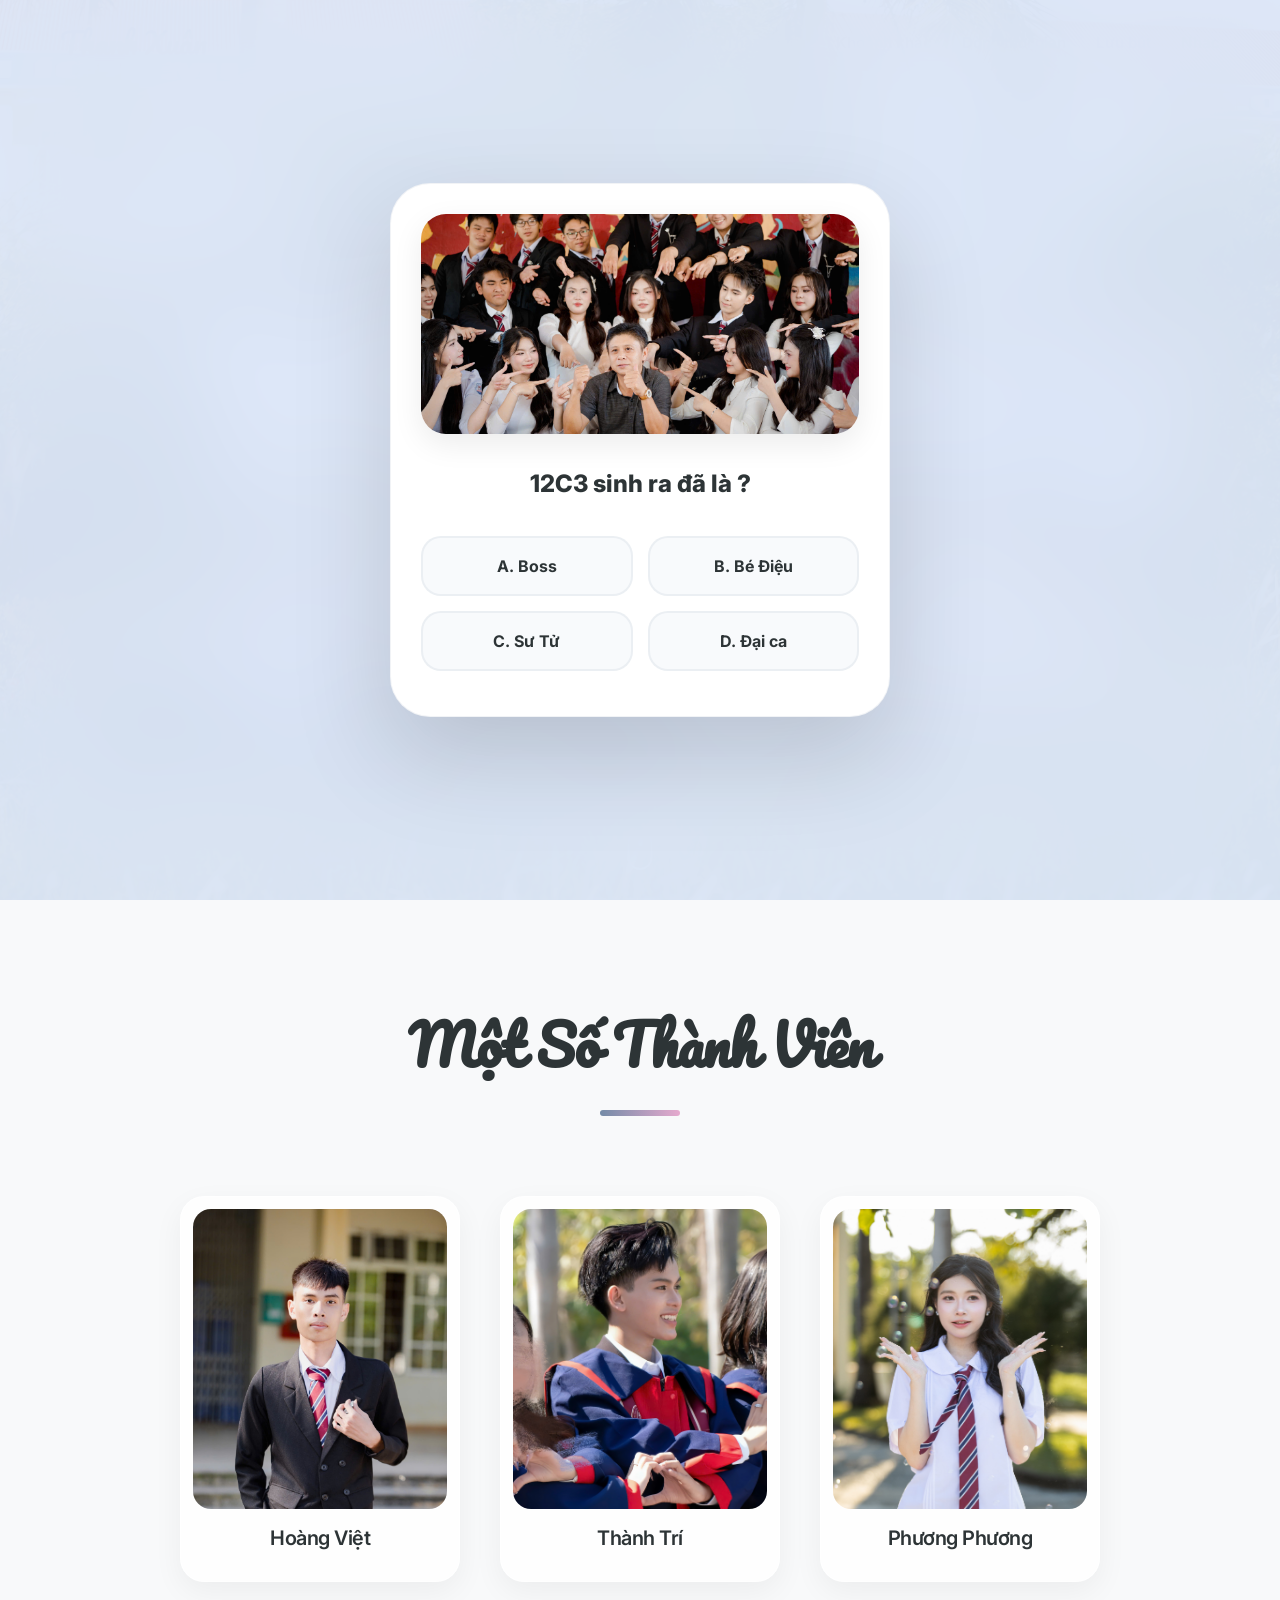
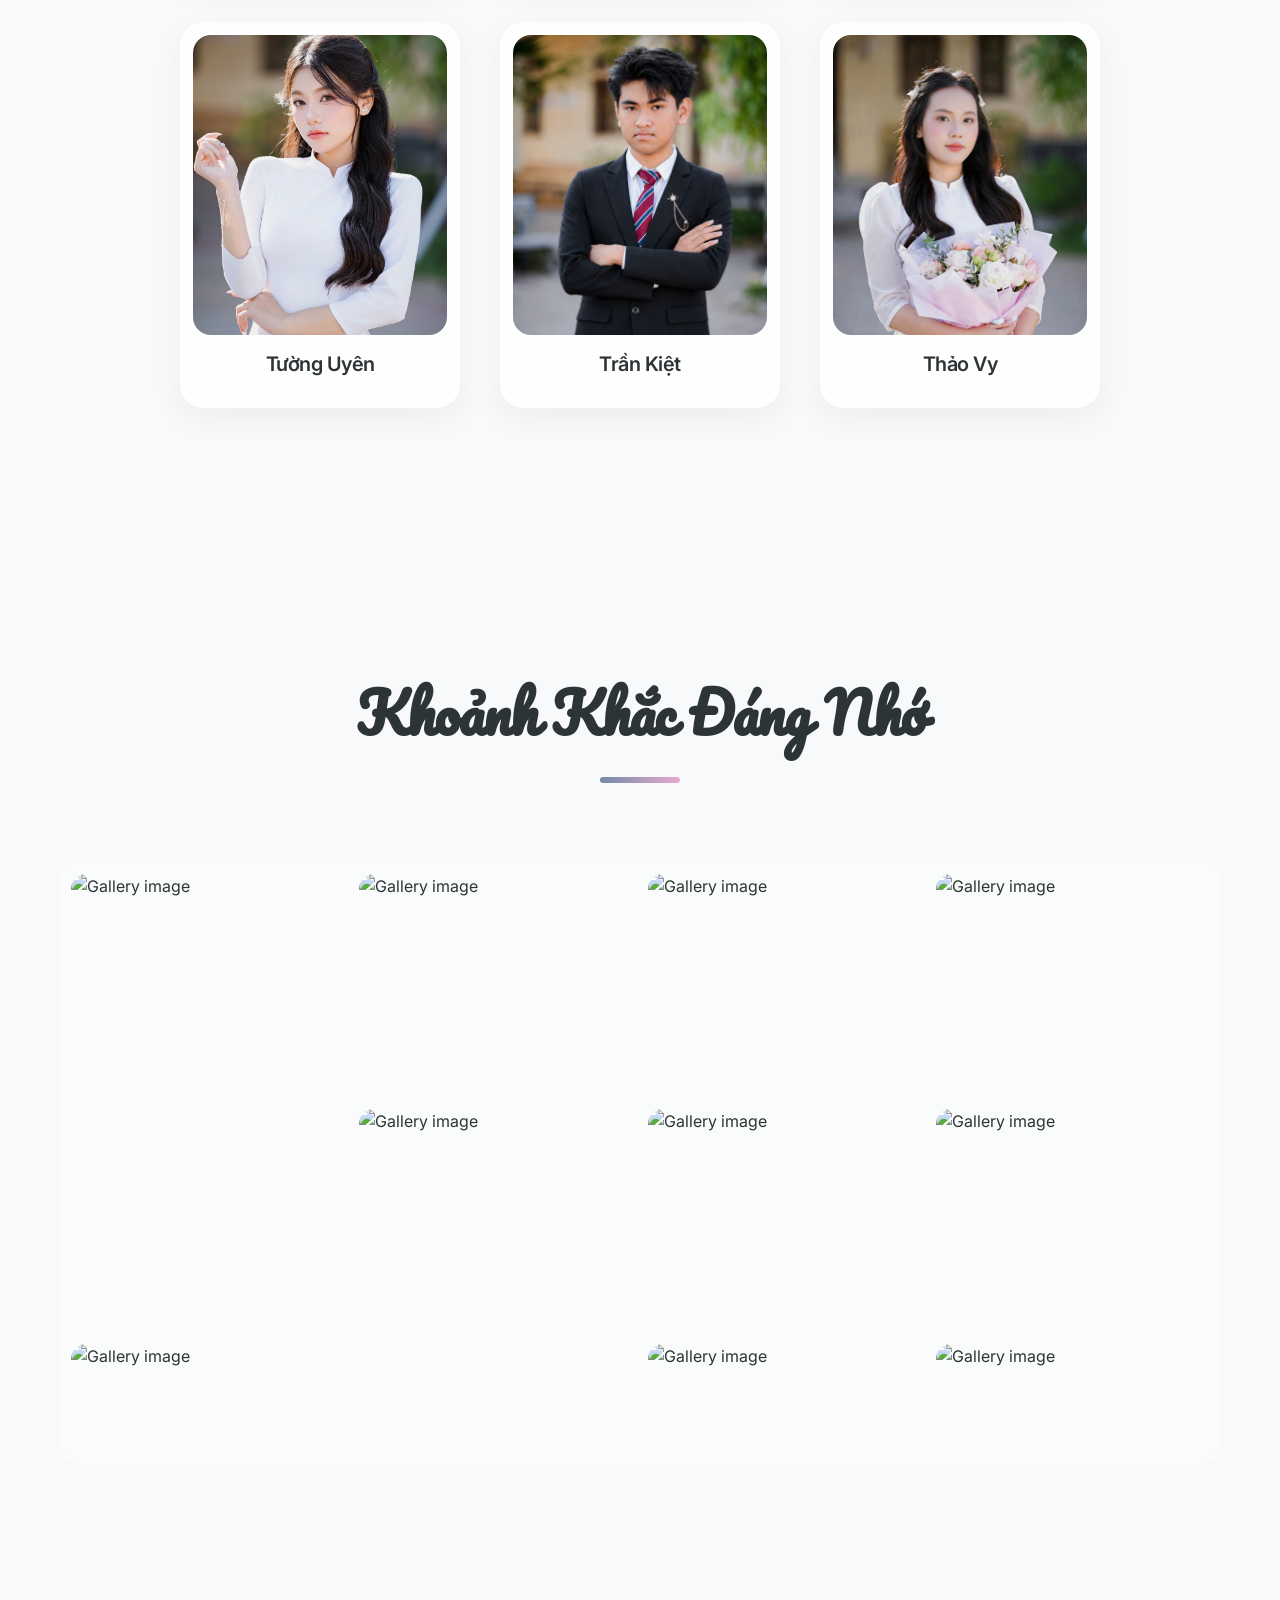
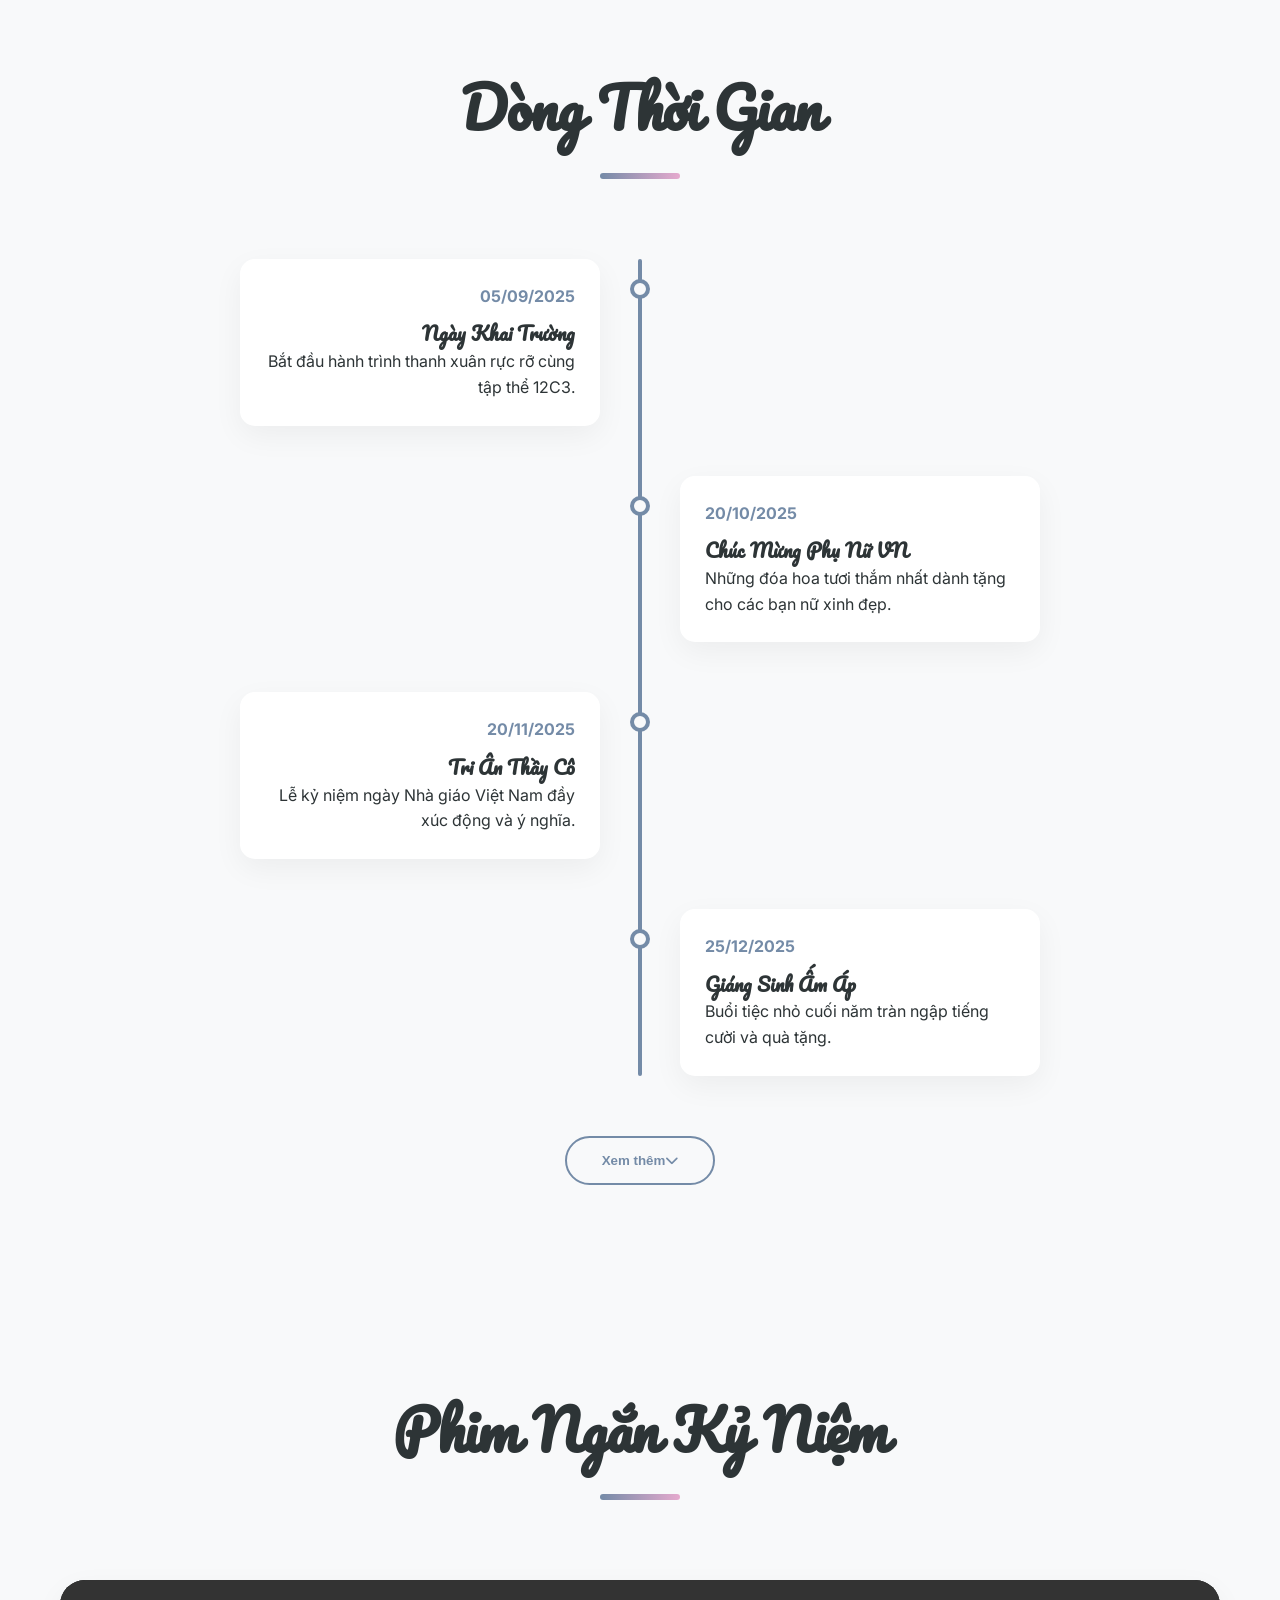
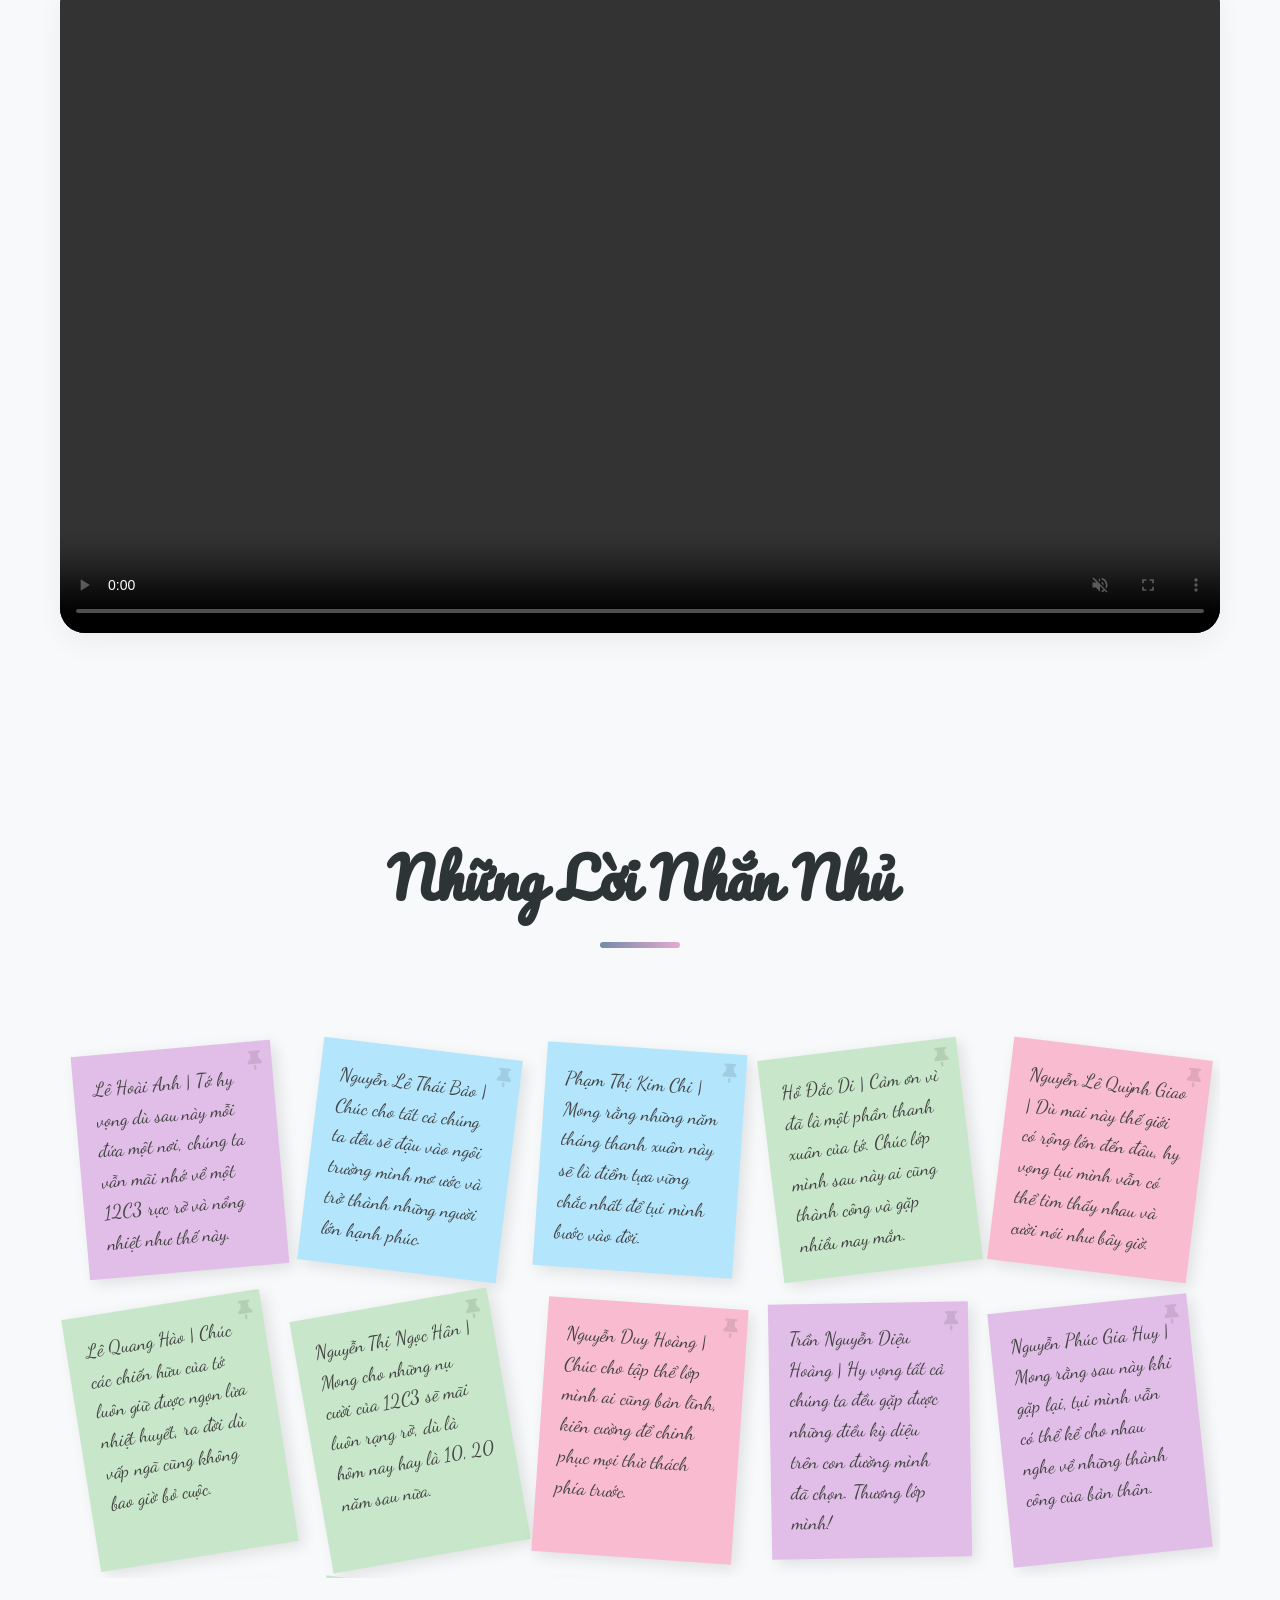
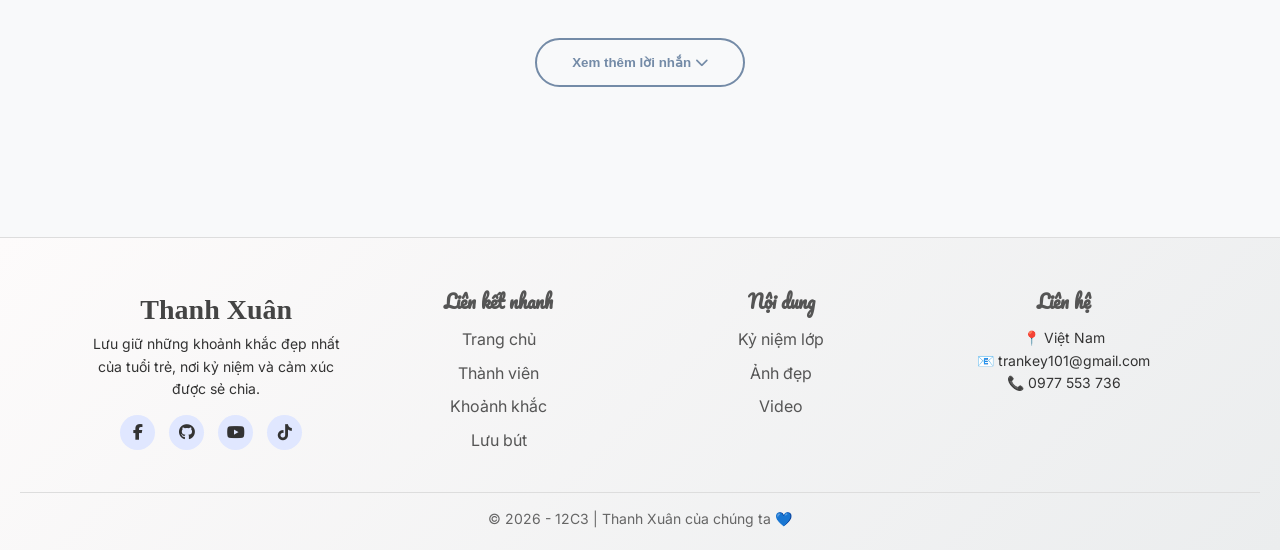
==== index.html @ fff5ad63 "Thêm logo và cập nhật giao diện" ====
<!DOCTYPE html>
<html lang="vi">

<head>
    <meta charset="UTF-8">
    <meta name="viewport" content="width=device-width, initial-scale=1.0">
    <link rel="icon" type="image/png" href="https://i.postimg.cc/wxtH8jhQ/ABC3-SInh-ra-da-la-dai-ca.png" />
    <title>Thanh Xuân Của Chúng Ta - Kỷ Yếu</title>
    <link rel="preconnect" href="https://fonts.googleapis.com">
    <link rel="preconnect" href="https://fonts.gstatic.com" crossorigin>
    <link
        href="https://fonts.googleapis.com/css2?family=Dancing+Script:wght@700&family=Inter:wght@300;400;600&family=Pacifico&display=swap"
        rel="stylesheet">
    <link rel="stylesheet" href="https://cdnjs.cloudflare.com/ajax/libs/font-awesome/6.4.0/css/all.min.css">
    <link rel="stylesheet" href="style.css">
</head>

<body style="overflow: hidden;">
    <div id="gatekeeper" class="gatekeeper-overlay">
        <div class="gate-card">
            <img src="anh (1).jpeg" class="gate-img" alt="Câu hỏi">
            <p class="gate-question">12C3 sinh ra đã là ?</p>
            <div class="gate-options">
                <button class="gate-btn" data-answer="A">A. Boss</button>
                <button class="gate-btn" data-answer="B">B. Bé Điệu</button>
                <button class="gate-btn" data-answer="C">C. Sư Tử</button>
                <button class="gate-btn" data-answer="D">D. Đại ca</button>
            </div>
        </div>

        <div id="gateAlert" class="gate-alert">
            <div class="alert-content">
                <img id="alertGif" src="" alt="Alert Animation" class="alert-img">
                <p id="alertMsg"></p>
            </div>
        </div>
    </div>

    <audio id="bg-music"></audio>

    <nav class="navbar">
        <div class="nav-container">
            <a href="#" class="logo">Thanh Xuân</a>
            <ul class="nav-links">
                <li><a href="#home">Trang chủ</a></li>
                <li><a href="#members">Thành viên</a></li>
                <li><a href="#gallery">Khoảnh khắc</a></li>
                <li><a href="#timeline">Dòng thời gian</a></li>
                <li><a href="#guestbook">Lưu bút</a></li>
                <li><a href="javascript:void(0)" id="musicMenu">Nhạc</a></li>
            </ul>
            <div class="burger">
                <div class="line1"></div>
                <div class="line2"></div>
                <div class="line3"></div>
            </div>
        </div>
    </nav>

    <section id="home" class="hero">
        <div class="hero-bg"
            style="background-image: linear-gradient(rgba(0, 0, 0, 0.3), rgba(0, 0, 0, 0.3)), url('anh\ \(13\).jpg');">
        </div>
        <div class="sunlight"></div>
        <div class="particles" id="particles-js"></div>
        <div class="hero-content">
            <h1 class="handwritten-title animate-up">Thanh Xuân Của Chúng Ta</h1>
            <p class="hero-subtitle animate-up-delay">"ABC3 (23-26)-Những năm tháng rực rỡ dưới mái trường thân yêu"</p>
            <a href="#members" class="btn btn-primary animate-up-delay-2">Khám phá kỷ niệm</a>
        </div>
        <div class="scroll-indicator">
            <span>Scroll</span>
            <div class="mouse"></div>
        </div>
    </section>

    <section id="members" class="section members">
        <div class="container">
            <h2 class="section-title">Một Số Thành Viên</h2>
            <div class="member-grid" id="memberGrid">
            </div>
            <div class="load-more-container">
                <button id="loadMoreBtn" class="btn btn-outline">Xem thêm<i class="fas fa-chevron-down"></i></button>
            </div>
        </div>
    </section>

    <section id="gallery" class="section gallery">
        <div class="container">
            <h2 class="section-title">Khoảnh Khắc Đáng Nhớ</h2>
            <div class="gallery-grid" id="galleryGrid">
            </div>
        </div>
    </section>

    <section id="timeline" class="section timeline">
        <div class="container">
            <h2 class="section-title">Dòng Thời Gian</h2>
            <div class="timeline-container" id="timelineList">
                <div class="timeline-line"></div>
            </div>
            <div class="load-more-container">
                <button id="loadMoreTimeline" class="btn btn-outline">Xem thêm<i
                        class="fas fa-chevron-down"></i></button>
            </div>
        </div>
    </section>

    <section id="video" class="section video-section">
        <div class="container">
            <h2 class="section-title">Phim Ngắn Kỷ Niệm</h2>
            <div class="video-container">
                <div class="video-wrapper">
                    <!-- 
                    <iframe width="100%" height="100%"
                        src="https://www.youtube.com/embed/X_VJg_fKz7o?list=RDX_VJg_fKz7o" title="Kỷ yếu lớp"
                        frameborder="0"
                        allow="accelerometer; autoplay; clipboard-write; encrypted-media; gyroscope; picture-in-picture"
                        allowfullscreen></iframe>
                    -->
                    <video width="100%" height="100%" controls loop muted>
                        <source src="video.mp4" type="video/mp4">
                    </video>
                </div>
            </div>
        </div>
    </section>

    <section id="guestbook" class="section guestbook">
        <div class="container">
            <h2 class="section-title">Những Lời Nhắn Nhủ</h2>
            <div class="sticky-notes-container" id="stickyNotes">
            </div>
            <div class="load-more-container">
                <button id="loadMoreGuestbook" class="btn btn-outline">Xem thêm<i
                        class="fas fa-chevron-down"></i></button>
            </div>
        </div>
    </section>

    <div id="galleryModal" class="modal">
        <span class="close-modal">&times;</span>
        <button id="prevBtn" class="modal-nav-btn prev"><i class="fa-solid fa-chevron-left"></i></button>
        <button id="nextBtn" class="modal-nav-btn next"><i class="fa-solid fa-chevron-right"></i></button>
        <div class="modal-main-content">
            <img class="modal-content" id="modalImg">
            <div id="caption"></div>

            <div class="reaction-container">
                <div class="reaction-item" data-emoji="👍">👍</div>
                <div class="reaction-item" data-emoji="❤️">❤️</div>
                <div class="reaction-item" data-emoji="🥰">🥰</div>
                <div class="reaction-item" data-emoji="😂">😂</div>
                <div class="reaction-item" data-emoji="🥹">🥹</div>
                <div class="reaction-item" data-emoji="😡">😡</div>
            </div>
        </div>
    </div>

    <div id="profileModal" class="modal profile-modal">
        <div class="modal-card">
            <span class="close-profile">&times;</span>
            <div class="profile-header">
                <img id="profileImg" src="" alt="">
                <div class="profile-info">
                    <h3 id="profileName">Tên học sinh</h3>
                    <p id="profileNickname" class="nickname">Nickname</p>
                </div>
            </div>
            <div class="profile-body">
                <div class="profile-field">
                    <i class="fas fa-heart"></i>
                    <div>
                        <strong>Sở thích:</strong>
                        <span id="profileHobbies">...</span>
                    </div>
                </div>
                <div class="profile-field">
                    <i class="fas fa-comment-dots"></i>
                    <div>
                        <strong>Lời nhắn:</strong>
                        <span id="profileMessage">"Thanh xuân như một tách trà..."</span>
                    </div>
                </div>
            </div>
        </div>
    </div>

    <!-- Music Modal (Music Player UI) -->
    <div id="musicModal" class="modal profile-modal">
        <div class="modal-card">
            <span class="close-music">&times;</span>
            
            <div class="music-player-header">
                <div class="album-disc" id="playerDisc">
                    <img src="anh (1).jpg" id="currentAlbumArt" alt="Album Art">
                </div>
                <div class="player-info">
                    <div class="song-title-wrapper">
                        <h3 id="currentSongTitle">A Little Dream Of Me</h3>
                    </div>
                    <div class="player-controls">
                        <i class="fas fa-step-backward" id="prevSongBtn"></i>
                        <i class="fas fa-play" id="mainPlayBtn"></i>
                        <i class="fas fa-step-forward" id="nextSongBtn"></i>
                    </div>
                </div>
            </div>

            <div class="music-list-container">
                <div class="music-option pulse-btn" data-src="A Little Dream Of Me - Lyrics Video - Cảm Ơn Người Đã Thức Cùng Tôi OST - Nana Nana (youtube).mp3" data-img="anh (1).jpg">
                    <img src="anh (1).jpg" alt="A Little Dream Of Me">
                    <div class="music-info">
                        <strong>A Little Dream Of Me</strong>
                    </div>
                </div>
                <div class="music-option pulse-btn" data-src="Cảm Ơn Người Đã Thức Cùng Tôi - Phùng Khánh Linh (youtube).mp3" data-img="anh (2).jpg">
                    <img src="anh (2).jpg" alt="Cảm Ơn Người Đã Thức Cùng Tôi">
                    <div class="music-info">
                        <strong>Cảm Ơn Người Đã Thức Cùng Tôi</strong>
                    </div>
                </div>
                <div class="music-option pulse-btn" data-src="Có Hẹn Với Thanh Xuân (GREY D & Monstar)  the dream about the sky [Lyrics] - the dream about the sky (youtube).mp3" data-img="anh (19).jpg">
                    <img src="anh (19).jpg" alt="Có Hẹn Với Thanh Xuân">
                    <div class="music-info">
                        <strong>Có Hẹn Với Thanh Xuân</strong>
                    </div>
                </div>
                <div class="music-option pulse-btn" data-src="Hẹn Lần Sau - MAYDAYs (Official Visualizer) - MAYDAYs (youtube).mp3" data-img="anh (13).jpg">
                    <img src="anh (13).jpg" alt="Hẹn Lần Sau">
                    <div class="music-info">
                        <strong>Hẹn Lần Sau</strong>
                    </div>
                </div>
                <div class="music-option pulse-btn" data-src="Kiếm Đâu Bây Giờ - Nguyễn Hùng (youtube).mp3" data-img="anh (23).jpg">
                    <img src="anh (23).jpg" alt="Kiếm Đâu Bây Giờ">
                    <div class="music-info">
                        <strong>Kiếm Đâu Bây Giờ</strong>
                    </div>
                </div>
                <div class="music-option pulse-btn" data-src="Phép Màu (Đàn Cá Gỗ OST) - Mounter x MAYDAYs, Minh Tốc  Official MV - Mounter (youtube).mp3" data-img="anh (33).jpg">
                    <img src="anh (33).jpg" alt="Phép Màu (Đàn Cá Gỗ OST)">
                    <div class="music-info">
                        <strong>Phép Màu (Đàn Cá Gỗ OST)</strong>
                    </div>
                </div>
            </div>
        </div>
    </div>

    <footer class="footer">
        <div class="footer-container">
          
          <!-- Cột 1 -->
          <div class="footer-col">
            <h2 class="logo">Thanh Xuân</h2>
            <p>Lưu giữ những khoảnh khắc đẹp nhất của tuổi trẻ, nơi kỷ niệm và cảm xúc được sẻ chia.</p>
            
            <div class="socials">
              <a href="https://www.facebook.com/tvak.510/"><i class="fab fa-facebook-f"></i></a>
              <a href="https://github.com/DieuChan"><i class="fab fa-github"></i></a>
              <a href="https://www.youtube.com/watch?v=JDbcfv2J9h4"><i class="fab fa-youtube"></i></a>
              <a href="https://www.tiktok.com/@abc3_nt_23.26"><i class="fab fa-tiktok"></i></a>
            </div>
          </div>
      
          <!-- Cột 2 -->
          <div class="footer-col">
            <h3>Liên kết nhanh</h3>
            <ul>
              <li><a href="#">Trang chủ</a></li>
              <li><a href="#members">Thành viên</a></li>
              <li><a href="#gallery">Khoảnh khắc</a></li>
              <li><a href="#guestbook">Lưu bút</a></li>
            </ul>
          </div>
      
          <!-- Cột 3 -->
          <div class="footer-col">
            <h3>Nội dung</h3>
            <ul>
              <li><a href="#">Kỷ niệm lớp</a></li>
              <li><a href="https://drive.google.com/drive/folders/1RkIeYQbv3Y_rep43Te2jheMh3CDhsYVj?fbclid=IwY2xjawRbBYFleHRuA2FlbQIxMABicmlkETFmaUpIQUhUOEFaY3VvN1hoc3J0YwZhcHBfaWQQMjIyMDM5MTc4ODIwMDg5MgABHpLIIxS4p-Uz72_M6IbipHWvY4c_Z2LPleUFfmpL1ikhJNzTlJzyyX4w_Iqd_aem_ODRoqDnaZQu9cs1IO1m4KQ">Ảnh đẹp</a></li>
              <li><a href="https://www.youtube.com/watch?v=JDbcfv2J9h4">Video</a></li>
            </ul>
          </div>
      
          <!-- Cột 4 -->
          <div class="footer-col">
            <h3>Liên hệ</h3>
            <p>📍 Việt Nam</p>
            <p>📧 trankey101@gmail.com</p>
            <p>📞 0977 553 736</p>
          </div>
      
        </div>
      
        <div class="footer-bottom">
          <p>© 2026 - 12C3 | Thanh Xuân của chúng ta 💙</p>
        </div>
      </footer>

    <script src="script.js"></script>
</body>

</html>
---- style.css ----
/* Design System & Variables */
:root {
    --primary-color: #748BA7; /* Muted Blue */
    --secondary-color: #F7E7CE; /* Champagne */
    --accent-color: #E6AACE; /* Dusty Rose */
    --text-color: #2D3436;
    --bg-light: #F8F9FA;
    --card-bg: rgba(255, 255, 255, 0.8);
    --glass-bg: rgba(255, 255, 255, 0.7);
    --transition-slow: 0.8s cubic-bezier(0.4, 0, 0.2, 1);
    --transition-fast: 0.4s cubic-bezier(0.165, 0.84, 0.44, 1);
    --shadow-soft: 0 10px 30px rgba(0, 0, 0, 0.05);
    --shadow-premium: 0 20px 40px rgba(0, 0, 0, 0.08);
}


* {
    margin: 0;
    padding: 0;
    box-sizing: border-box;
}

html {
    scroll-behavior: smooth;
}

body {
    font-family: 'Inter', sans-serif;
    color: var(--text-color);
    background-color: var(--bg-light);
    line-height: 1.6;
    overflow-x: hidden;
}

h1, h2, h3, .handwritten {
    font-family: 'Pacifico', cursive;
}

.container {
    max-width: 1200px;
    margin: 0 auto;
    padding: 0 20px;
}

.section {
    padding: 100px 0;
    position: relative;
}

.section-title {
    text-align: center;
    font-size: 3.5rem;
    margin-bottom: 80px;
    color: var(--text-color);
    position: relative;
    letter-spacing: -1px;
}

.section-title::after {
    content: '';
    display: block;
    width: 80px;
    height: 6px;
    background: linear-gradient(90deg, var(--primary-color), var(--accent-color));
    margin: 20px auto 0;
    border-radius: 10px;
}


/* Navigation */
.navbar {
    position: fixed;
    top: 0;
    width: 100%;
    z-index: 1000;
    padding: 20px 0;
    transition: var(--transition-fast);
}

.navbar.scrolled {
    background: var(--glass-bg);
    backdrop-filter: blur(10px);
    box-shadow: var(--shadow-soft);
    padding: 10px 0;
}

.nav-container {
    display: flex;
    justify-content: space-between;
    align-items: center;
    max-width: 1200px;
    margin: 0 auto;
    padding: 0 20px;
}

.logo {
    font-family: 'Pacifico', cursive;
    font-size: 1.8rem;
    color: var(--text-color);
    text-decoration: none;
}

.nav-links {
    display: flex;
    list-style: none;
}

.nav-links li {
    margin-left: 30px;
}

.nav-links a {
    text-decoration: none;
    color: var(--text-color);
    font-weight: 600;
    font-size: 0.95rem;
    transition: var(--transition-fast);
}

.nav-links a:hover {
    color: var(--primary-color);
}

.music-btn {
    background: none;
    border: none;
    cursor: pointer;
    font-size: 1.2rem;
    color: var(--text-color);
    margin-left: 20px;
    transition: transform 0.3s ease;
}

.music-btn:hover {
    transform: scale(1.1);
}

/* Burger Menu */
.burger {
    display: none;
    cursor: pointer;
}

.burger div {
    width: 25px;
    height: 3px;
    background-color: var(--text-color);
    margin: 5px;
    transition: all 0.3s ease;
}

/* Hero Section */
.hero {
    height: 100vh;
    display: flex;
    align-items: center;
    justify-content: center;
    text-align: center;
    position: relative;
    overflow: hidden;
    color: white;
}

.hero-bg {
    position: absolute;
    top: 0;
    left: 0;
    width: 100%;
    height: 100%;
    background-size: cover;
    background-position: center;
    z-index: -1;
    transform: scale(1.1);
    transition: transform 10s linear;
}

.hero:hover .hero-bg {
    transform: scale(1);
}

/* Sunlight Animation */
.sunlight {
    position: absolute;
    top: -30%;
    left: -30%;
    width: 160%;
    height: 160%;
    background: radial-gradient(circle, rgba(255,255,255,0.2) 0%, rgba(255,255,255,0) 70%);
    z-index: 1;
    animation: sunlightMove 15s infinite alternate linear;
    pointer-events: none;
}

@keyframes sunlightMove {
    0% { transform: translate(0, 0) rotate(0deg); }
    100% { transform: translate(5%, 5%) rotate(15deg); }
}

.hero-content {
    z-index: 2;
    padding: 0 20px;
}

.handwritten-title {
    font-size: 5rem;
    margin-bottom: 20px;
    text-shadow: 2px 4px 10px rgba(0, 0, 0, 0.3);
}

.hero-subtitle {
    font-size: 1.5rem;
    margin-bottom: 40px;
    font-weight: 300;
}

/* Buttons */
.btn {
    padding: 15px 35px;
    border-radius: 50px;
    text-decoration: none;
    font-weight: 600;
    transition: var(--transition-fast);
    display: inline-block;
}

.btn-primary {
    background-color: var(--primary-color);
    color: white;
    box-shadow: 0 4px 15px rgba(167, 199, 231, 0.4);
}

.btn-primary:hover {
    transform: translateY(-3px);
    box-shadow: 0 6px 20px rgba(167, 199, 231, 0.6);
}

.btn-secondary:hover {
    transform: translateY(-3px);
    box-shadow: 0 6px 20px rgba(230, 170, 206, 0.4);
}

.btn-outline {
    background-color: transparent;
    color: var(--primary-color);
    border: 2px solid var(--primary-color);
    cursor: pointer;
}

.btn-outline:hover {
    background-color: var(--primary-color);
    color: white;
    transform: translateY(-3px);
}

.load-more-container {
    text-align: center;
    margin-top: 60px;
}


/* Members Grid */
.member-grid {
    display: flex;
    flex-wrap: wrap;
    gap: 40px;
    justify-content: center;
    max-width: 100%;
}



.member-card {
    background: var(--card-bg);
    border-radius: 24px;
    overflow: hidden;
    box-shadow: var(--shadow-soft);
    transition: var(--transition-fast);
    cursor: pointer;
    position: relative;
    border: 1px solid rgba(255, 255, 255, 0.5);
    backdrop-filter: blur(5px);
    display: flex;
    flex-direction: column;
    width: 280px;
    max-width: 100%;
    flex-shrink: 0;
}



.member-card:hover {
    transform: translateY(-15px) scale(1.02);
    box-shadow: var(--shadow-premium);
    border-color: var(--primary-color);
}

.member-img-wrapper {
    position: relative;
    height: 300px;
    margin: 12px;
    border-radius: 18px;
    overflow: hidden;
}

.member-img-wrapper img {
    width: 100%;
    height: 100%;
    object-fit: cover;
    transition: transform 0.8s cubic-bezier(0.165, 0.84, 0.44, 1);
}

.member-card:hover .member-img-wrapper img {
    transform: scale(1.1);
}

.member-info {
    padding: 0 20px 25px;
    text-align: center;
    position: relative;
    height: 60px;
    display: flex;
    justify-content: center;
    align-items: center;
}

.name-container {
    position: relative;
    width: 100%;
}

.member-name, .member-nickname {
    position: absolute;
    width: 100%;
    left: 0;
    top: 50%;
    transform: translateY(-50%);
    font-family: 'Inter', sans-serif;
    font-weight: 600;
    font-size: 1.25rem;
    color: var(--text-color);
    letter-spacing: -0.5px;
    transition: all 0.5s cubic-bezier(0.165, 0.84, 0.44, 1);
}

.member-nickname {
    color: var(--primary-color);
    opacity: 0;
    transform: translateY(10px);
    font-style: italic;
}

.member-card:hover .member-name {
    opacity: 0;
    transform: translateY(-20px);
}

.member-card:hover .member-nickname {
    opacity: 1;
    transform: translateY(-50%);
}


.member-overlay {
    position: absolute;
    top: 0;
    left: 0;
    width: 100%;
    height: 100%;
    background: linear-gradient(
        to bottom,
        rgba(116, 139, 167, 0.2),
        rgba(116, 139, 167, 0.9)
    );
    display: flex;
    flex-direction: column;
    justify-content: flex-end;
    align-items: center;
    padding: 30px;
    color: white;
    opacity: 0;
    transition: all 0.5s ease;
    transform: translateY(20px);
    backdrop-filter: blur(2px);
}

.member-card:hover .member-overlay {
    opacity: 1;
    transform: translateY(0);
}


.member-overlay .quote {
    font-style: italic;
    font-size: 1rem;
    margin-bottom: 20px;
    text-align: center;
    line-height: 1.4;
    font-family: 'Dancing Script', cursive;
    color: white;
}

.view-more {
    font-size: 0.8rem;
    font-weight: 600;
    display: flex;
    align-items: center;
    gap: 8px;
    margin-top: 10px;
    opacity: 0.8;
}

.view-more i {
    transition: transform 0.3s ease;
}

.member-card:hover .view-more i {
    transform: translateX(5px);
}


/* Gallery scrollable grid */
.gallery-grid {
    display: grid;
    grid-template-columns: repeat(auto-fill, minmax(220px, 1fr));
    grid-auto-rows: 220px;
    grid-auto-flow: dense;
    gap: 15px;
    max-height: 600px;
    overflow-y: auto;
    padding: 10px;
    background: rgba(255, 255, 255, 0.3);
    border-radius: 20px;
    backdrop-filter: blur(5px);
    border: 1px solid rgba(255, 255, 255, 0.4);
}

/* Custom scrollbar for gallery */
.gallery-grid::-webkit-scrollbar {
    width: 8px;
}

.gallery-grid::-webkit-scrollbar-track {
    background: rgba(0, 0, 0, 0.05);
    border-radius: 10px;
}

.gallery-grid::-webkit-scrollbar-thumb {
    background: var(--primary-color);
    border-radius: 10px;
}

.gallery-grid::-webkit-scrollbar-thumb:hover {
    background: var(--accent-color);
}

.gallery-item {
    position: relative;
    overflow: hidden;
    border-radius: 15px;
    cursor: pointer;
    transition: all 0.6s cubic-bezier(0.165, 0.84, 0.44, 1);
}

.gallery-item img {
    width: 100%;
    height: 100%;
    object-fit: cover;
    transition: transform 0.5s ease;
}

.gallery-item:hover img {
    transform: scale(1.1);
}

.gallery-item.wide { grid-column: span 2; }
.gallery-item.tall { grid-row: span 2; }

/* Timeline */
.timeline-container {
    position: relative;
    max-width: 800px;
    margin: 0 auto;
}

.timeline-line {
    position: absolute;
    left: 50%;
    width: 4px;
    height: 100%;
    background: var(--primary-color);
    transform: translateX(-50%);
    border-radius: 2px;
}

.timeline-item {
    margin-bottom: 50px;
    width: 100%;
    position: relative;
    display: flex;
    justify-content: space-between;
}

.timeline-item.left { justify-content: flex-start; text-align: right; }
.timeline-item.right { justify-content: flex-end; }

.timeline-dot {
    position: absolute;
    left: 50%;
    top: 20px;
    transform: translateX(-50%);
    width: 20px;
    height: 20px;
    background: var(--bg-light);
    border: 4px solid var(--primary-color);
    border-radius: 50%;
    z-index: 1;
}

.timeline-card {
    width: 45%;
    background: white;
    padding: 25px;
    border-radius: 15px;
    box-shadow: var(--shadow-soft);
    transition: transform 0.3s ease;
}

.timeline-card:hover { transform: scale(1.05); }

.timeline-card .date {
    display: block;
    color: var(--primary-color);
    font-weight: 700;
    margin-bottom: 10px;
}

/* Video Section */
.video-wrapper {
    aspect-ratio: 16 / 9;
    background: #000;
    border-radius: 25px;
    overflow: hidden;
    box-shadow: var(--shadow-soft);
}

/* Guestbook */
.guestbook-input {
    max-width: 600px;
    margin: 0 auto 50px;
    display: flex;
    flex-direction: column;
    gap: 15px;
}

.guestbook-input textarea {
    width: 100%;
    height: 100px;
    padding: 15px;
    border-radius: 15px;
    border: 1px solid #ddd;
    font-family: inherit;
    resize: none;
    box-shadow: var(--shadow-soft);
}

.sticky-notes-container {
    display: flex;
    flex-wrap: wrap;
    justify-content: center;
    gap: 30px;
    padding: 20px 0;
    transition: max-height 0.8s ease-in-out;
    overflow: hidden;
    position: relative;
}

.sticky-notes-container.collapsed {
    max-height: 550px; /* Approximately 2 rows of sticky notes */
}

.sticky-note {
    width: 200px;
    min-height: 200px;
    padding: 20px;
    background-color: var(--secondary-color);
    box-shadow: 5px 5px 15px rgba(0,0,0,0.1);
    transition: all 0.8s cubic-bezier(0.165, 0.84, 0.44, 1);
    display: flex;
    flex-direction: column;
    justify-content: space-between;
    font-family: 'Dancing Script', cursive;
    font-size: 1.2rem;
    color: #444;
    position: relative;
    transform-origin: center;
}

.sticky-note.color-1 { background-color: #FFF9C4; }
.sticky-note.color-2 { background-color: #F8BBD0; }
.sticky-note.color-3 { background-color: #C8E6C9; }
.sticky-note.color-4 { background-color: #B3E5FC; }
.sticky-note.color-5 { background-color: #E1BEE7; }
.sticky-note.color-6 { background-color: #FFCCBC; }

.sticky-note .signature {
    display: block;
    text-align: right;
    margin-top: 10px;
    font-size: 1.1rem;
    font-weight: 600;
    color: #000000;
}

.sticky-note:hover { transform: rotate(0deg) scale(1.1) !important; z-index: 10; }

.note-appear {
    animation: fadeInOnly 1s ease forwards;
}

@keyframes fadeInOnly {
    from { opacity: 0; }
    to { opacity: 1; }
}

/* Modals */
.modal {
    display: none;
    position: fixed;
    z-index: 2000;
    left: 0;
    top: 0;
    width: 100%;
    height: 100%;
    background-color: rgba(0,0,0,0.9);
    backdrop-filter: blur(8px);
    justify-content: center;
    align-items: center;
    padding: 20px;
}

.modal-main-content {
    position: relative;
    max-width: 900px;
    width: 100%;
    display: flex;
    flex-direction: column;
    align-items: center;
    animation: zoomIn 0.3s ease;
}

@keyframes zoomIn {
    from { transform: scale(0.9); opacity: 0; }
    to { transform: scale(1); opacity: 1; }
}

.modal-content {
    display: block;
    max-width: 100%;
    max-height: 80vh;
    object-fit: contain;
    border-radius: 20px;
    box-shadow: 0 0 50px rgba(0,0,0,0.5);
}

.close-modal {
    position: absolute;
    top: 30px;
    right: 35px;
    color: #fff;
    font-size: 35px;
    font-weight: 200;
    cursor: pointer;
    z-index: 2100;
    transition: transform 0.3s ease;
}

.close-modal:hover {
    transform: scale(1.1);
}

.modal-nav-btn {
    position: absolute;
    top: 50%;
    transform: translateY(-50%);
    background: rgba(255, 255, 255, 0.2);
    border: none;
    color: white;
    font-size: 2rem;
    width: 60px;
    height: 60px;
    border-radius: 50%;
    cursor: pointer;
    backdrop-filter: blur(10px);
    display: flex;
    align-items: center;
    justify-content: center;
    transition: all 0.3s ease;
    z-index: 2100; /* Ensure they stay above the image */
}

.modal-nav-btn:hover {
    background: rgba(255, 255, 255, 0.3);
}

.modal-nav-btn.prev { left: 40px; }
.modal-nav-btn.next { right: 40px; }

/* Reaction Bar */
.reaction-container {
    display: flex;
    background: rgba(255, 255, 255, 0.15);
    backdrop-filter: blur(15px);
    padding: 10px 20px;
    border-radius: 40px;
    gap: 15px;
    margin-top: 25px;
    border: 1px solid rgba(255, 255, 255, 0.1);
}

.reaction-item {
    font-size: 1.8rem;
    cursor: pointer;
    transition: transform 0.2s cubic-bezier(0.175, 0.885, 0.32, 1.275);
    user-select: none;
}

.reaction-item:hover {
    transform: scale(1.3) translateY(-10px);
}

.reaction-item:active {
    transform: scale(0.9);
}

/* Floating Animation */
.floating-emoji {
    position: fixed;
    font-size: 2rem;
    pointer-events: none;
    z-index: 2200;
    animation: floatUp 1.5s ease-out forwards;
}

@keyframes floatUp {
    0% {
        transform: translateY(0) scale(1);
        opacity: 1;
    }
    100% {
        transform: translateY(-150px) translateX(var(--random-x, 0)) rotate(var(--random-rotate, 0deg));
        opacity: 0;
    }
}

.rain-emoji {
    position: fixed;
    font-size: 2.5rem;
    top: -100px;
    left: var(--random-x, 50%);
    z-index: 2200;
    pointer-events: none;
    animation: fallDown 4s linear forwards;
}

@keyframes fallDown {
    0% { transform: translateY(0) rotate(0deg); opacity: 0; }
    10% { opacity: 1; }
    90% { opacity: 1; }
    100% { transform: translateY(120vh) rotate(360deg); opacity: 0; }
}

/* Mobile Adjustments for Lightbox */
@media screen and (max-width: 768px) {
    .modal-nav-btn {
        width: 45px;
        height: 45px;
        font-size: 1.2rem;
        background: rgba(255, 255, 255, 0.2);
    }
    .modal-nav-btn.prev { left: 10px; }
    .modal-nav-btn.next { right: 10px; }
    
    .reaction-container {
        gap: 8px;
        padding: 8px 15px;
    }
    .reaction-item {
        font-size: 1.4rem;
    }
    .modal-content {
        border-radius: 10px;
    }
}

/* Profile Modal Specific */
.profile-modal { 
    background-color: rgba(0, 0, 0, 0.4); 
    display: none;
    backdrop-filter: blur(8px);
}

.modal-card {
    background: white;
    width: 90%;
    max-width: 480px;
    margin: auto;
    padding: 40px;
    border-radius: 32px;
    box-shadow: 0 30px 80px rgba(0,0,0,0.2);
    position: relative;
    transform: scale(0.9);
    opacity: 0;
    transition: all 0.4s cubic-bezier(0.165, 0.84, 0.44, 1);
}

.modal-card.show {
    transform: scale(1);
    opacity: 1;
}

.close-profile {
    position: absolute;
    top: 20px;
    right: 25px;
    color: var(--text-color);
    font-size: 24px;
    opacity: 0.5;
    transition: opacity 0.3s ease;
}

.close-profile:hover {
    opacity: 1;
}

.profile-header {
    display: flex;
    flex-direction: column;
    align-items: center;
    text-align: center;
    gap: 15px;
    margin-bottom: 35px;
}

.profile-header img {
    width: 140px;
    height: 140px;
    border-radius: 28px;
    object-fit: cover;
    border: 4px solid var(--primary-color);
    box-shadow: var(--shadow-soft);
}

.profile-info h3 {
    font-family: 'Inter', sans-serif;
    font-weight: 700;
    font-size: 1.6rem;
    color: var(--text-color);
}

.nickname { 
    color: var(--primary-color); 
    font-weight: 600; 
    font-size: 0.95rem; 
    margin-top: 5px;
}

.profile-body {
    border-top: 1px solid rgba(0,0,0,0.05);
    padding-top: 30px;
}

.profile-field {
    display: flex;
    align-items: flex-start;
    gap: 15px;
    margin-bottom: 20px;
}

.profile-field i {
    width: 32px;
    height: 32px;
    background: rgba(116, 139, 167, 0.1);
    color: var(--primary-color);
    border-radius: 10px;
    display: flex;
    align-items: center;
    justify-content: center;
    font-size: 1rem;
    flex-shrink: 0;
}

.profile-field div {
    flex: 1;
}

.profile-field strong {
    display: block;
    font-size: 0.7rem;
    text-transform: uppercase;
    letter-spacing: 1px;
    color: #95a5a6;
    margin-bottom: 4px;
}

.profile-field span {
    font-size: 1.05rem;
    color: var(--text-color);
    line-height: 1.5;
}

/* Footer */
.footer {
    padding: 40px 0;
    text-align: center;
    background: #fdfaf5;
    border-top: 1px solid rgba(0,0,0,0.05);
}

/* Scroll Indicator */
.scroll-indicator {
    position: absolute;
    bottom: 30px;
    left: 50%;
    transform: translateX(-50%);
    z-index: 2;
    color: white;
    font-size: 0.8rem;
    text-transform: uppercase;
    letter-spacing: 2px;
}

.mouse {
    width: 25px;
    height: 40px;
    border: 2px solid white;
    border-radius: 20px;
    margin: 10px auto 0;
    position: relative;
}

.mouse::before {
    content: '';
    width: 4px;
    height: 8px;
    background: white;
    position: absolute;
    left: 50%;
    transform: translateX(-50%);
    top: 6px;
    border-radius: 2px;
    animation: scrollMouse 1.5s infinite;
}

@keyframes scrollMouse {
    0% { transform: translate(-50%, 0); opacity: 1; }
    100% { transform: translate(-50%, 15px); opacity: 0; }
}

/* Animations */
.animate-up {
    animation: fadeUp 1s ease forwards;
    opacity: 0;
}

.animate-up-delay {
    animation: fadeUp 1s ease forwards 0.3s;
    opacity: 0;
}

.animate-up-delay-2 {
    animation: fadeUp 1s ease forwards 0.6s;
    opacity: 0;
}

@keyframes fadeUp {
    from { opacity: 0; transform: translateY(30px); }
    to { opacity: 1; transform: translateY(0); }
}

/* Particles Overlay */
.particles-js-canvas-el {
    position: absolute;
    top: 0;
    left: 0;
    z-index: 1;
}

/* Responsive */
@media screen and (max-width: 768px) {
    .navbar { padding: 15px 0; }
    .nav-links {
        position: fixed;
        right: 0;
        height: 100vh;
        top: 0;
        background: white;
        display: flex;
        flex-direction: column;
        align-items: center;
        width: 75%;
        transform: translateX(100%);
        transition: transform 0.5s cubic-bezier(0.77,0.2,0.05,1.0);
        justify-content: center;
        padding: 50px;
        box-shadow: -10px 0 30px rgba(0,0,0,0.1);
        z-index: 10;
    }

    .nav-links li { margin: 15px 0; }
    .burger { display: block; z-index: 11; }
    .nav-active { transform: translateX(0%); }

    .handwritten-title { font-size: 2.8rem; }
    .hero-subtitle { font-size: 1.1rem; }
    
    .timeline-line { left: 20px; }
    .timeline-item { flex-direction: column; padding-left: 45px; }
    .timeline-item.left { text-align: left; }
    .timeline-card { width: 100%; padding: 15px; }
    .timeline-dot { left: 20px; }
    
    .section-title { font-size: 2.2rem; }
    
    .scroll-indicator { display: none; }
}

/* Music Modal Specific */
.close-music {
    position: absolute;
    top: 25px;
    right: 25px;
    font-size: 24px;
    color: var(--text-color);
    opacity: 0.5;
    cursor: pointer;
    transition: var(--transition-fast);
}

.close-music:hover {
    opacity: 1;
    transform: rotate(90deg);
}

.music-player-header {
    display: flex;
    align-items: center;
    gap: 25px;
    margin-bottom: 25px;
    padding-bottom: 20px;
    border-bottom: 1px solid rgba(0,0,0,0.05);
}

.album-disc {
    width: 100px;
    height: 100px;
    border-radius: 50%;
    overflow: hidden;
    border: 4px solid white;
    box-shadow: 0 8px 20px rgba(0,0,0,0.15);
    animation: rotateDisc 12s linear infinite;
    animation-play-state: paused;
    flex-shrink: 0;
}

.playing .album-disc {
    animation-play-state: running;
}

.album-disc img {
    width: 100%;
    height: 100%;
    object-fit: cover;
}

.player-info {
    flex: 1;
    text-align: left;
    overflow: hidden; /* Ensure marquee is contained */
}

.song-title-wrapper {
    overflow: hidden;
    white-space: nowrap;
    position: relative;
    width: 100%;
    margin-bottom: 5px;
}

#currentSongTitle {
    display: inline-block;
    font-family: 'Inter', sans-serif;
    font-size: 1.1rem;
    font-weight: 700;
    color: var(--text-color);
    padding-left: 0; /* Align at start initially */
    animation: marquee 10s linear infinite;
    animation-play-state: paused;
}

@keyframes marquee {
    0% { transform: translateX(0); }
    100% { transform: translateX(-100%); }
}

.playing #currentSongTitle {
    animation-play-state: running;
}

.player-info p {
    font-size: 0.85rem;
    color: var(--primary-color);
    margin-bottom: 12px;
}

.player-controls {
    display: flex;
    gap: 15px;
    font-size: 1.1rem;
}

.player-controls i {
    cursor: pointer;
    transition: all 0.3s ease;
}

.player-controls i:hover {
    color: var(--primary-color);
    transform: scale(1.15);
}

.music-list-container {
    max-height: 280px;
    overflow-y: auto;
    padding-right: 8px;
}

.music-list-container::-webkit-scrollbar {
    width: 5px;
}

.music-list-container::-webkit-scrollbar-thumb {
    background: rgba(116, 139, 167, 0.2);
    border-radius: 10px;
}

@keyframes rotateDisc {
    from { transform: rotate(0deg); }
    to { transform: rotate(360deg); }
}

.music-option {
    display: flex;
    align-items: center;
    gap: 15px;
    padding: 10px 15px;
    background: rgba(116, 139, 167, 0.05);
    border-radius: 15px;
    margin-bottom: 12px;
    cursor: pointer;
    transition: all 0.3s ease;
    border: 1px solid rgba(116, 139, 167, 0.1);
}

.music-option:hover {
    background: rgba(116, 139, 167, 0.1);
    transform: translateX(8px);
    border-color: var(--primary-color);
}

.music-option.active {
    background: var(--primary-color);
    color: white;
    border-color: var(--primary-color);
}

.music-option img {
    width: 50px;
    height: 50px;
    border-radius: 10px;
    object-fit: cover;
    box-shadow: 0 4px 10px rgba(0,0,0,0.1);
}

.music-info {
    display: flex;
    flex-direction: column;
    flex: 1;
    text-align: left;
}

.music-info strong {
    font-size: 0.95rem;
    margin-bottom: 2px;
}

.music-info span {
    font-size: 0.75rem;
    opacity: 0.8;
}

.music-option.active .music-info span {
    color: rgba(255, 255, 255, 0.9);
}

.music-option i {
    font-size: 1.2rem;
    margin-right: 10px;
}

.pulse-btn:active {
    transform: scale(0.95);
}

/* Gatekeeper Overlay Styles */
.gatekeeper-overlay {
    position: fixed;
    top: 0;
    left: 0;
    width: 100%;
    height: 100%;
    background: rgba(224, 234, 252, 0.95); /* Slightly less transparent */
    backdrop-filter: blur(40px); /* Stronger blur for the entire site background */
    -webkit-backdrop-filter: blur(40px);
    display: flex;
    justify-content: center;
    align-items: center;
    z-index: 9999; /* Ensure it stays on top of everything */
    transition: all 1s cubic-bezier(0.4, 0, 0.2, 1);
}

.gate-card {
    background: #ffffff;
    padding: 30px 30px 45px 30px; /* Reduced top padding to accommodate image */
    border-radius: 40px;
    text-align: center;
    max-width: 500px;
    width: 92%;
    box-shadow: 0 40px 100px rgba(0, 0, 0, 0.15);
    border: 1px solid rgba(116, 139, 167, 0.1);
    animation: gateSlideUp 0.8s cubic-bezier(0.19, 1, 0.22, 1);
}

.gate-img {
    width: 100%;
    height: 220px;
    object-fit: cover;
    border-radius: 25px;
    margin-bottom: 25px;
    box-shadow: 0 10px 30px rgba(0,0,0,0.08);
}

.gate-question {
    color: var(--text-color);
    font-size: 1.5rem;
    font-weight: 800;
    margin-bottom: 35px;
    line-height: 1.4;
    font-family: 'Inter', sans-serif;
}

.gate-options {
    display: grid;
    grid-template-columns: repeat(2, 1fr);
    gap: 15px;
}

.gate-btn {
    padding: 18px 10px;
    border: 2px solid rgba(116, 139, 167, 0.1);
    border-radius: 20px;
    background: #f8fafc;
    color: var(--text-color);
    font-family: 'Inter', sans-serif;
    font-weight: 700;
    font-size: 1rem;
    cursor: pointer;
    transition: all 0.4s cubic-bezier(0.19, 1, 0.22, 1);
}

.gate-btn:hover {
    border-color: var(--primary-color);
    background: white;
    color: var(--primary-color);
    transform: translateY(-5px);
    box-shadow: 0 10px 30px rgba(116, 139, 167, 0.1);
}

/* Gate Alert Modal */
.gate-alert {
    position: fixed;
    top: 50%;
    left: 50%;
    transform: translate(-50%, -50%) scale(0.8);
    background: white;
    padding: 35px 50px;
    border-radius: 30px;
    box-shadow: 0 50px 150px rgba(0,0,0,0.3);
    z-index: 10001;
    opacity: 0;
    visibility: hidden;
    transition: all 0.4s cubic-bezier(0.165, 0.84, 0.44, 1);
    text-align: center;
    border: 1px solid rgba(116, 139, 167, 0.1);
}

.gate-alert.show {
    opacity: 1;
    visibility: visible;
    transform: translate(-50%, -50%) scale(1);
}

.alert-content p {
    font-size: 1.25rem;
    font-weight: 700;
    color: var(--text-color);
    margin-bottom: 0;
}

.alert-img {
    width: 130px;
    height: 130px;
    object-fit: contain;
    margin-bottom: 20px;
}

.gate-alert.success { 
    border-color: #4ade80;
    background: #f0fdf4;
}

.gate-alert.error { 
    border-color: #f87171;
    background: #fef2f2;
}

.gate-btn.correct { background: #4ade80 !important; color: white !important; border-color: #4ade80 !important; }
.gate-btn.wrong { background: #f87171 !important; color: white !important; border-color: #f87171 !important; animation: gateShake 0.4s ease; }

.gate-card.blur-all {
    filter: blur(10px);
    pointer-events: none;
    transition: all 0.5s ease;
}

@keyframes gateSlideUp {
    from { opacity: 0; transform: translateY(30px); }
    to { opacity: 1; transform: translateY(0); }
}

@keyframes gateShake {
    0%, 100% { transform: translateX(0); }
    25% { transform: translateX(-8px); }
    75% { transform: translateX(8px); }
}

.fade-out {
    opacity: 0;
    pointer-events: none;
    visibility: hidden;
}
.footer {
    background: linear-gradient(135deg, #fdfbfb, #ebedee);
    color: #333;
    padding: 50px 20px 20px;
    margin-top: 50px;
    border-top: 1px solid #ddd;
  }
  
  .footer-container {
    display: grid;
    grid-template-columns: repeat(auto-fit, minmax(220px, 1fr));
    gap: 30px;
    max-width: 1100px;
    margin: auto;
  }
  
  .footer-col h2.logo {
    font-family: 'Brush Script MT', cursive;
    font-size: 28px;
    color: #444;
  }
  
  .footer-col h3 {
    margin-bottom: 10px;
    font-size: 18px;
    color: #555;
  }
  
  .footer-col p {
    font-size: 14px;
    line-height: 1.6;
  }
  
  .footer-col ul {
    list-style: none;
    padding: 0;
  }
  
  .footer-col ul li {
    margin: 8px 0;
  }
  
  .footer-col ul li a {
    text-decoration: none;
    color: #555;
    transition: 0.3s;
  }
  
  .footer-col ul li a:hover {
    color: #6c8cff;
  }
  
  /* Social */
  .socials {
    margin-top: 15px;
  }
  
  .socials a {
    display: inline-block;
    margin-right: 10px;
    width: 35px;
    height: 35px;
    background: #e0e7ff;
    color: #333;
    text-align: center;
    line-height: 35px;
    border-radius: 50%;
    transition: 0.3s;
  }
  
  .socials a:hover {
    background: #6c8cff;
    color: #fff;
  }
  
  /* Bottom */
  .footer-bottom {
    text-align: center;
    margin-top: 30px;
    padding-top: 15px;
    border-top: 1px solid #ddd;
    font-size: 14px;
    color: #666;
  }
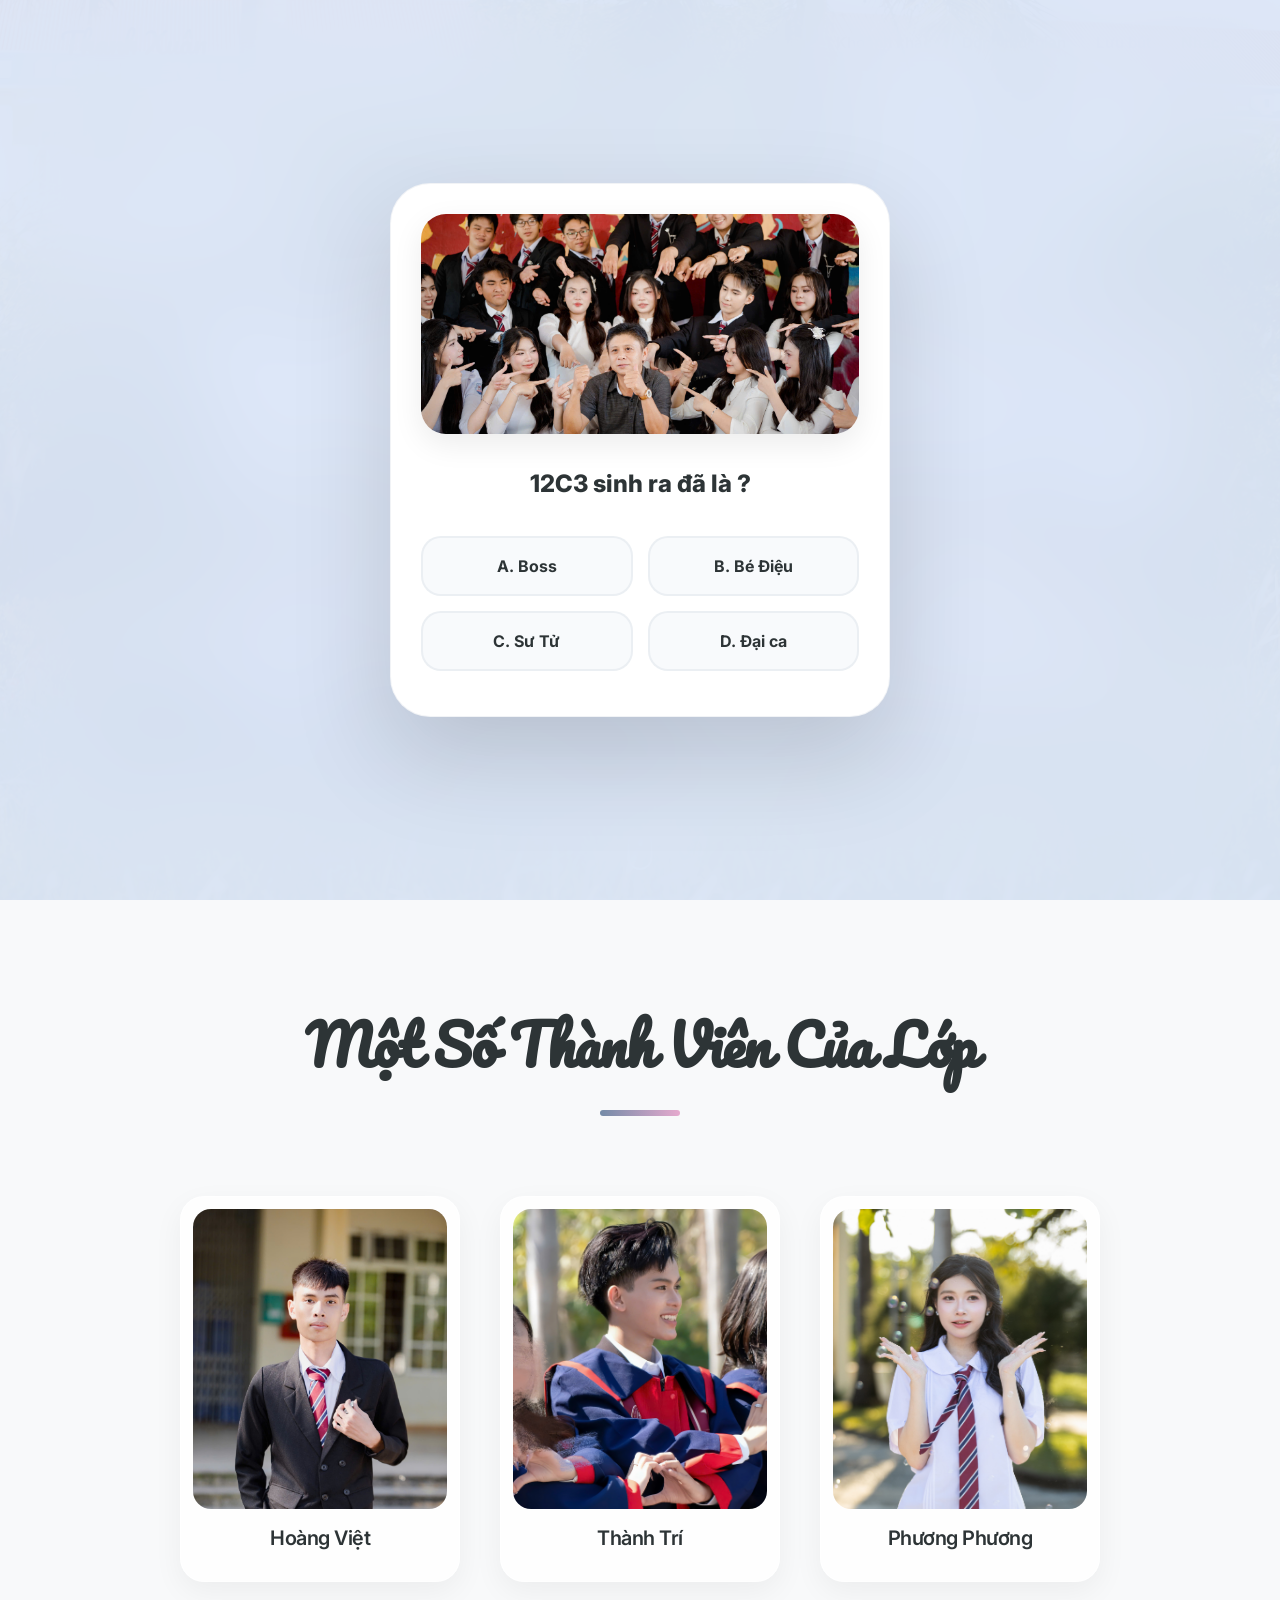
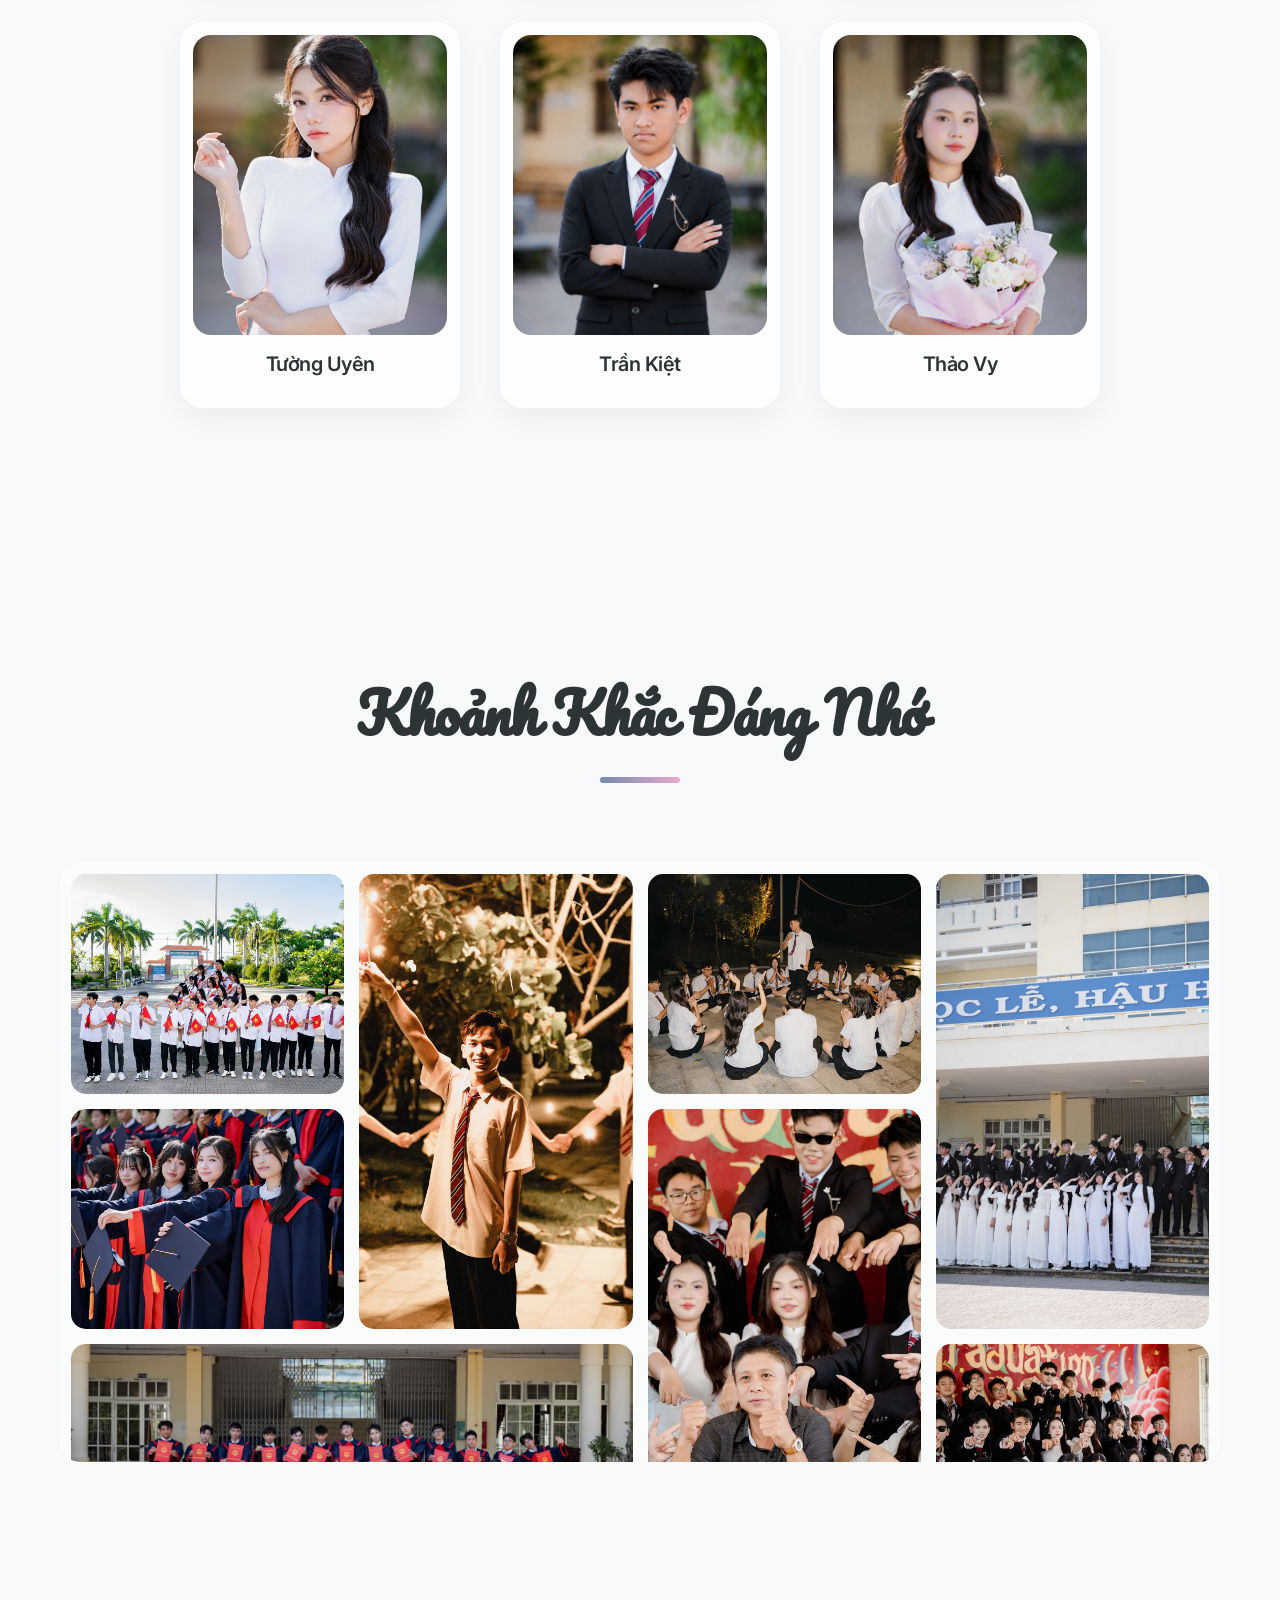
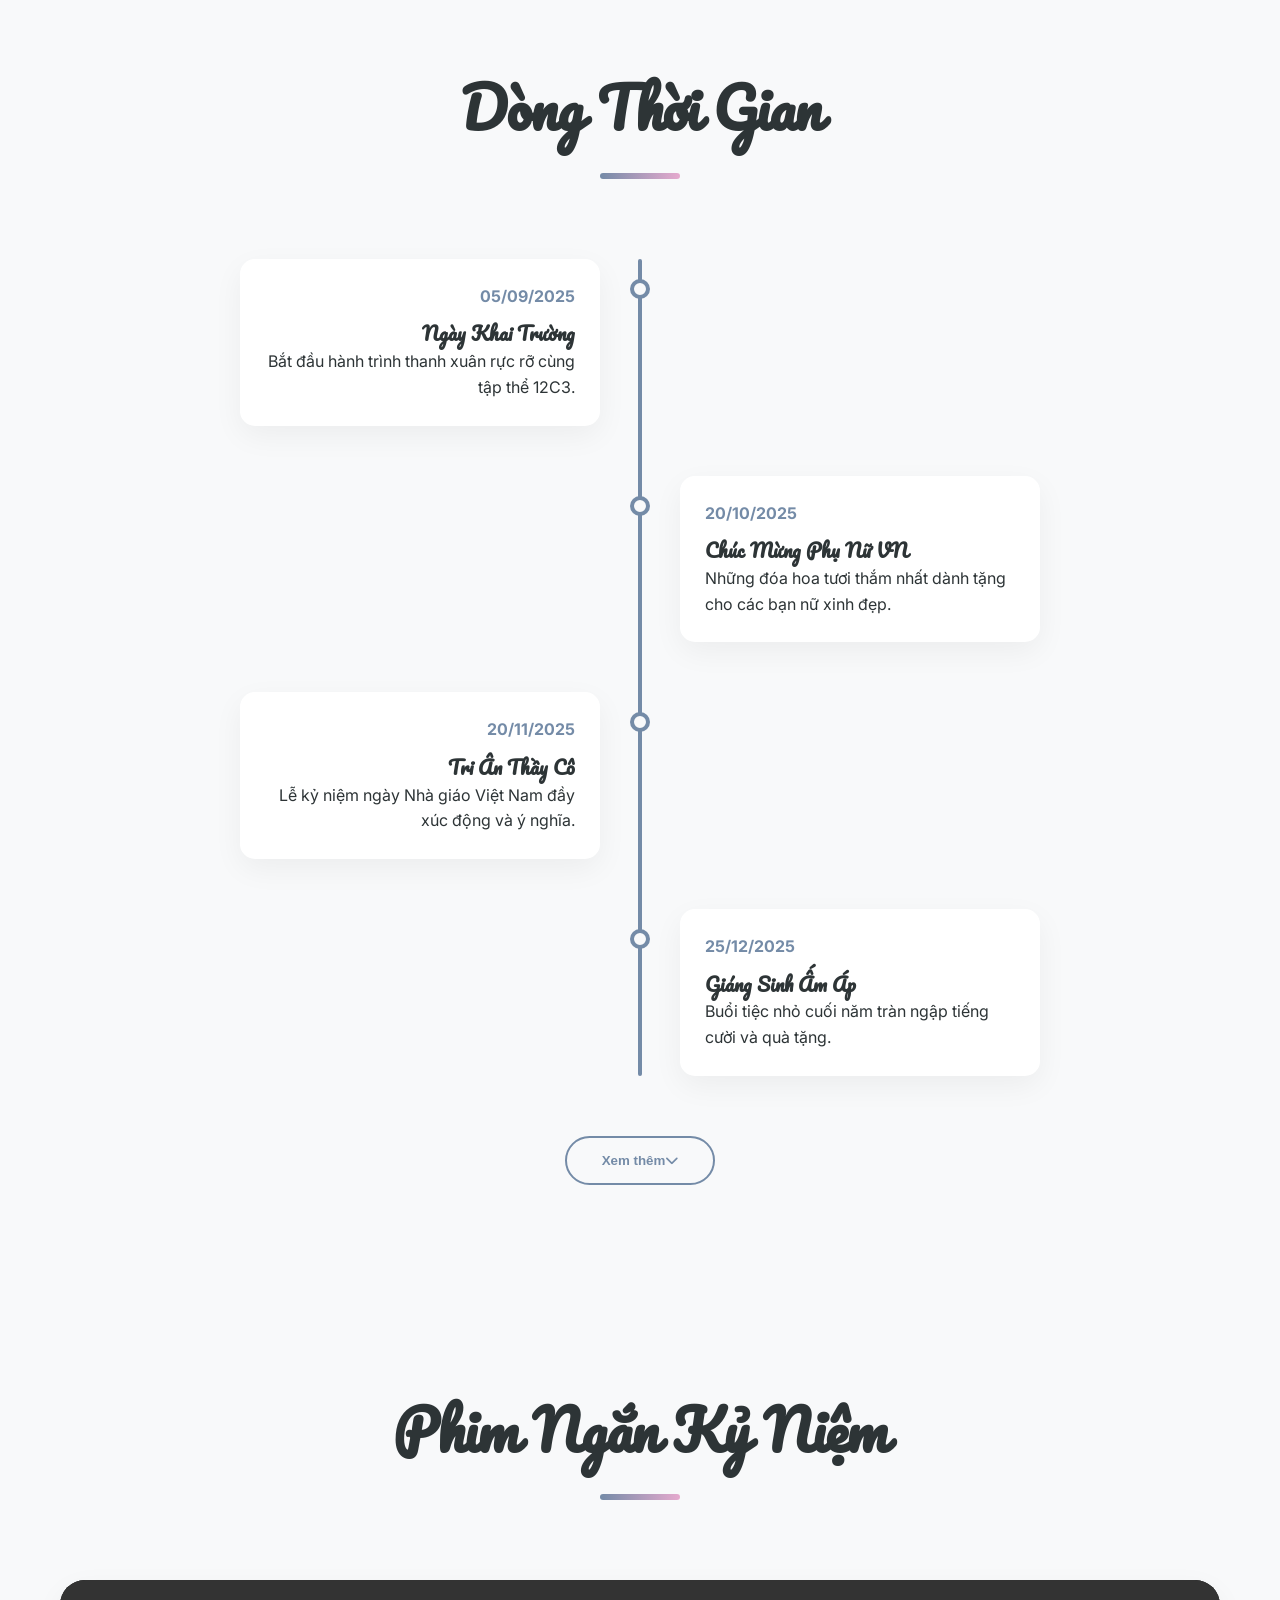
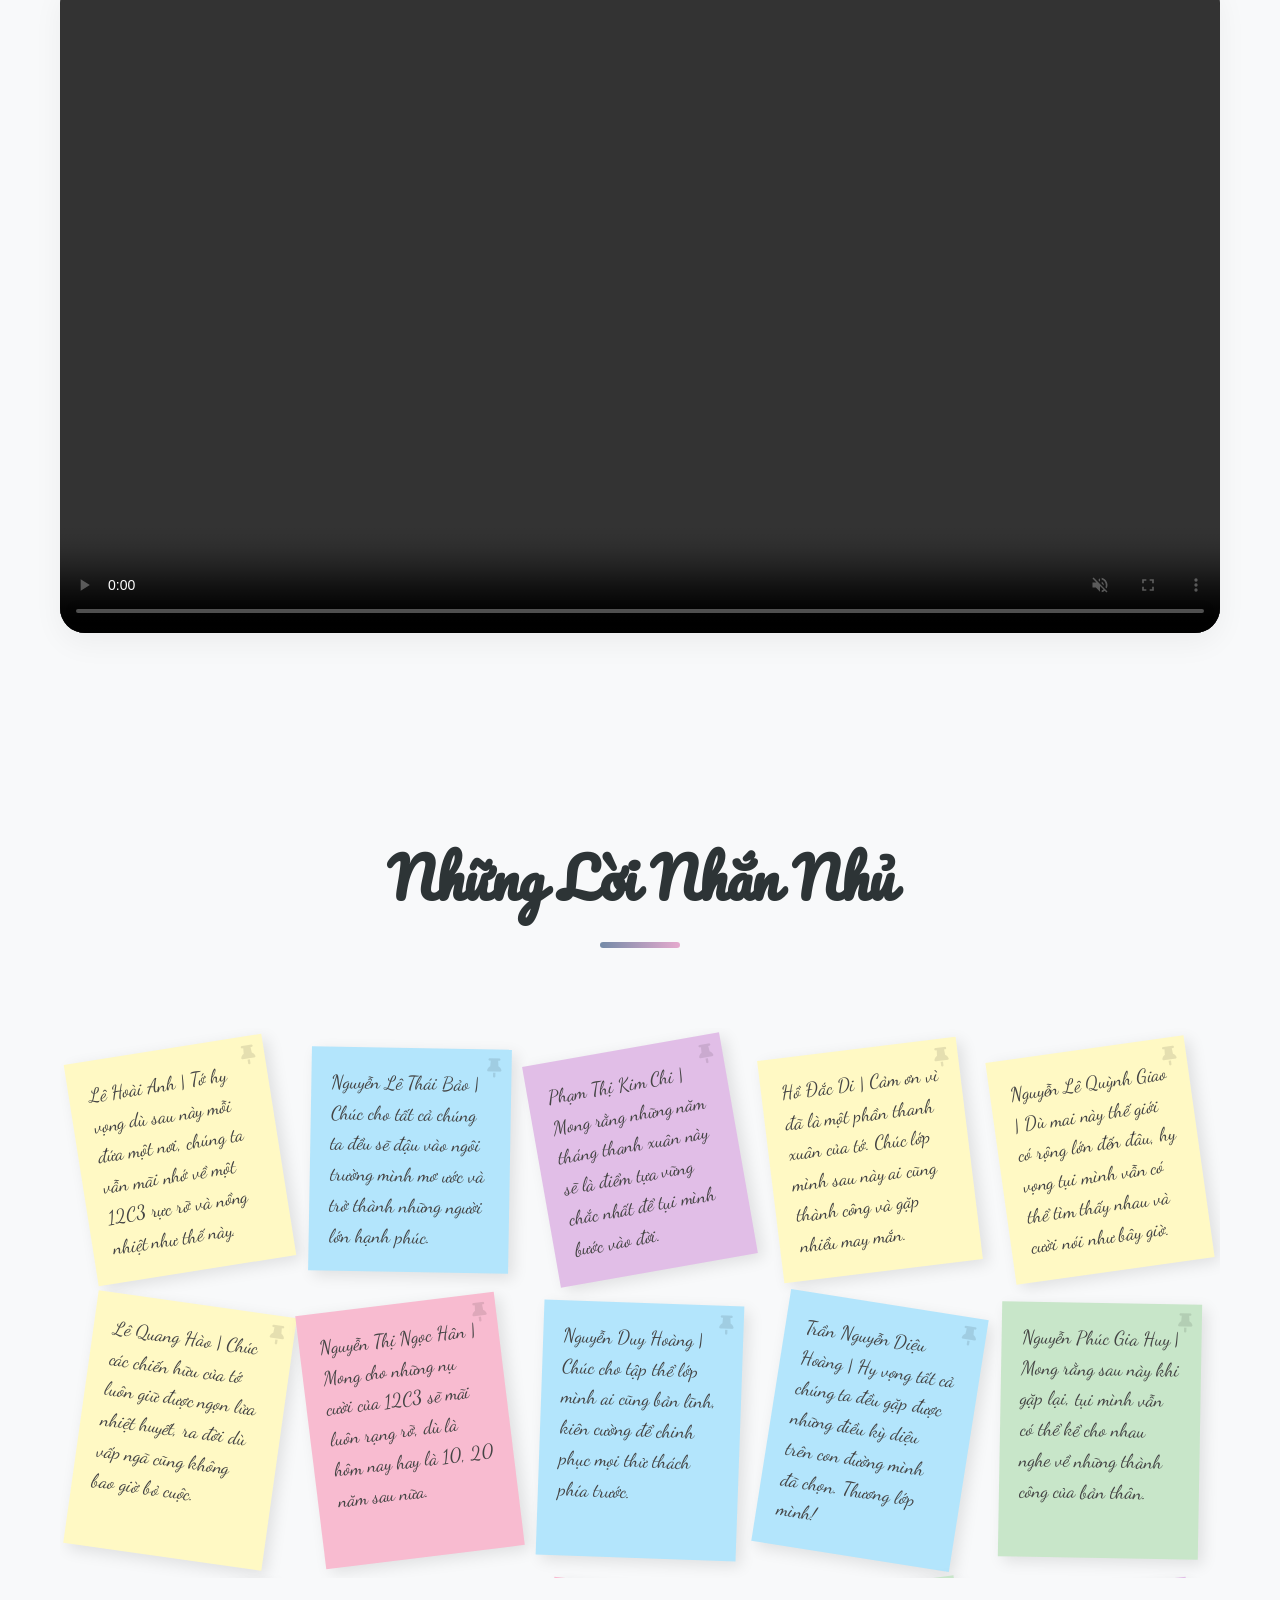
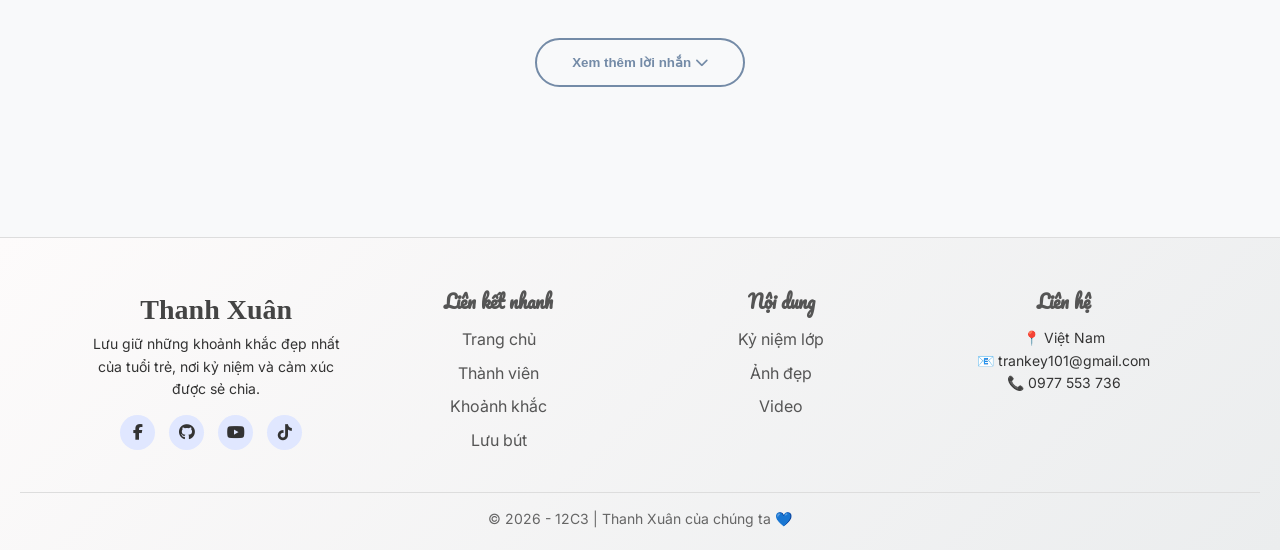
==== commit ad71ab2d: "Đẩy đủ ảnh lên" ====
--- a/index.html
+++ b/index.html
@@ -77,7 +77,7 @@
 
     <section id="members" class="section members">
         <div class="container">
-            <h2 class="section-title">Một Số Thành Viên</h2>
+            <h2 class="section-title">Một Số Thành Viên Của Lớp</h2>
             <div class="member-grid" id="memberGrid">
             </div>
             <div class="load-more-container">
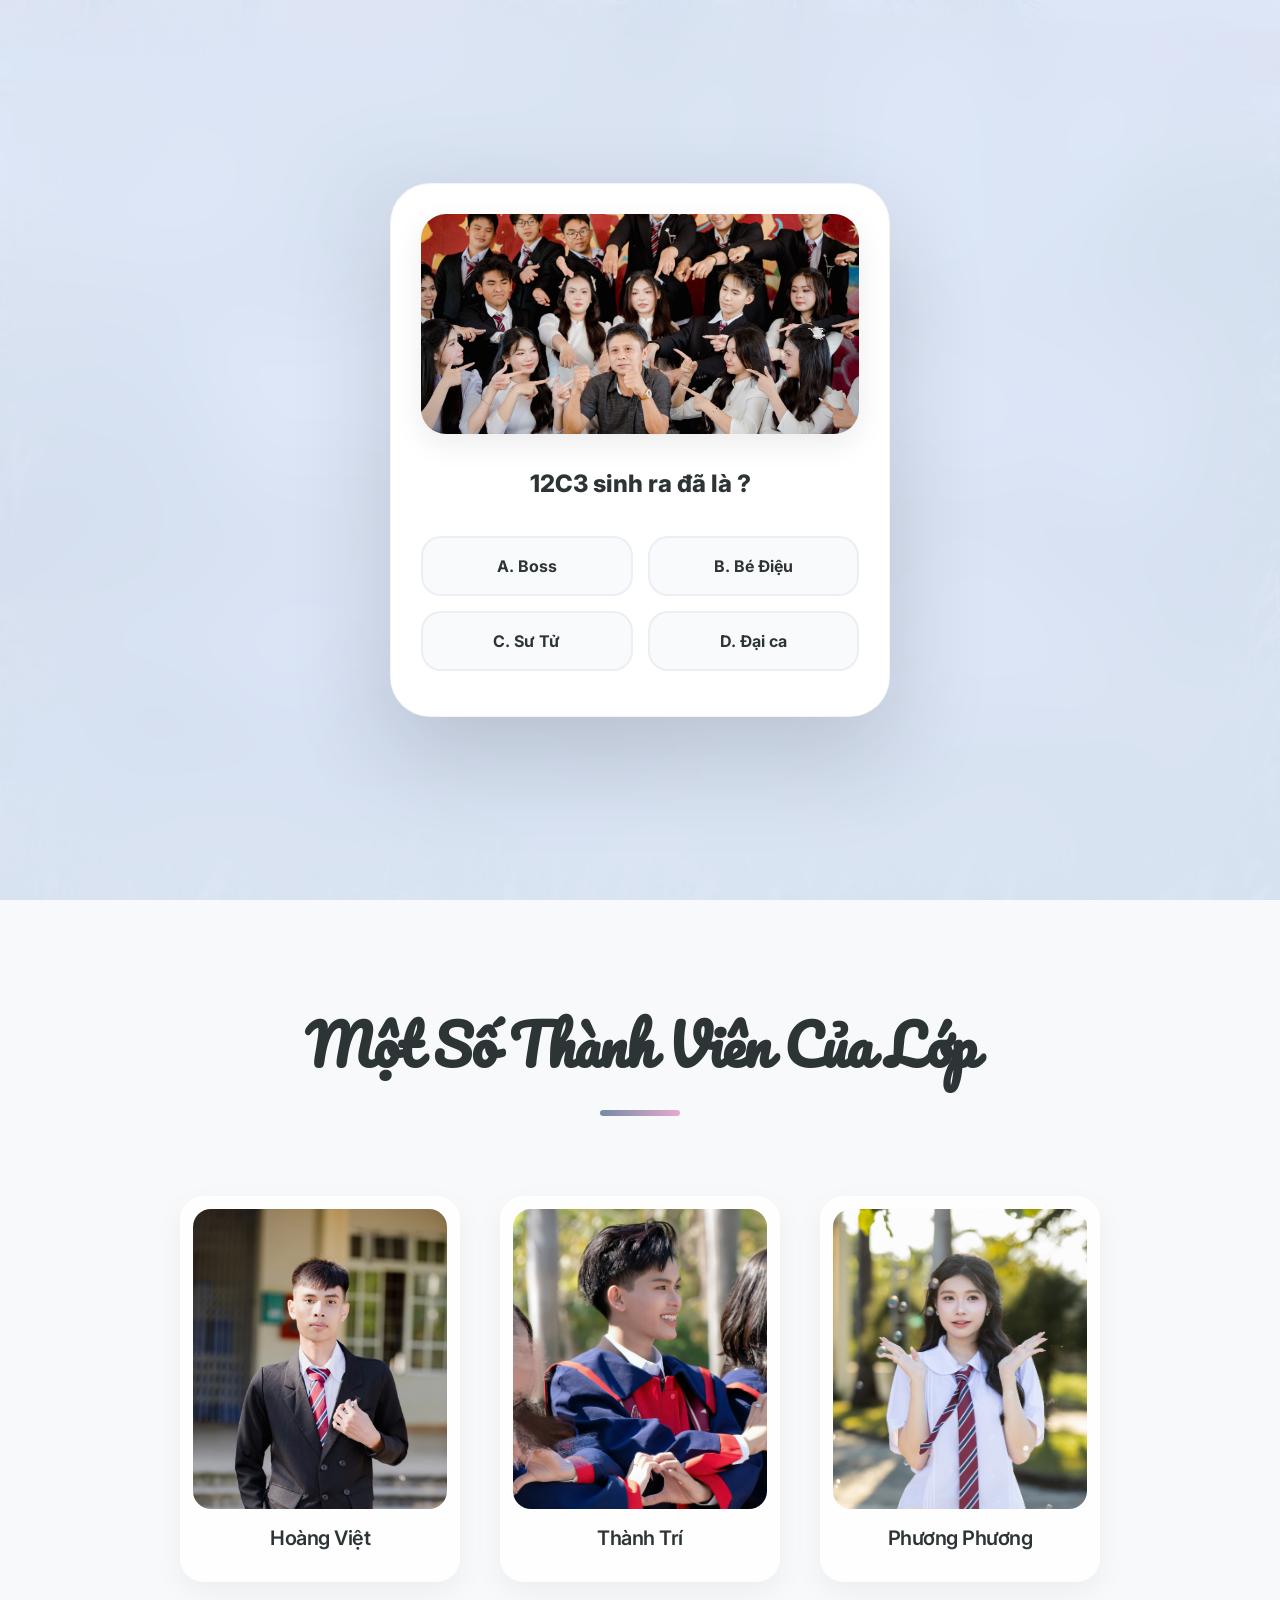
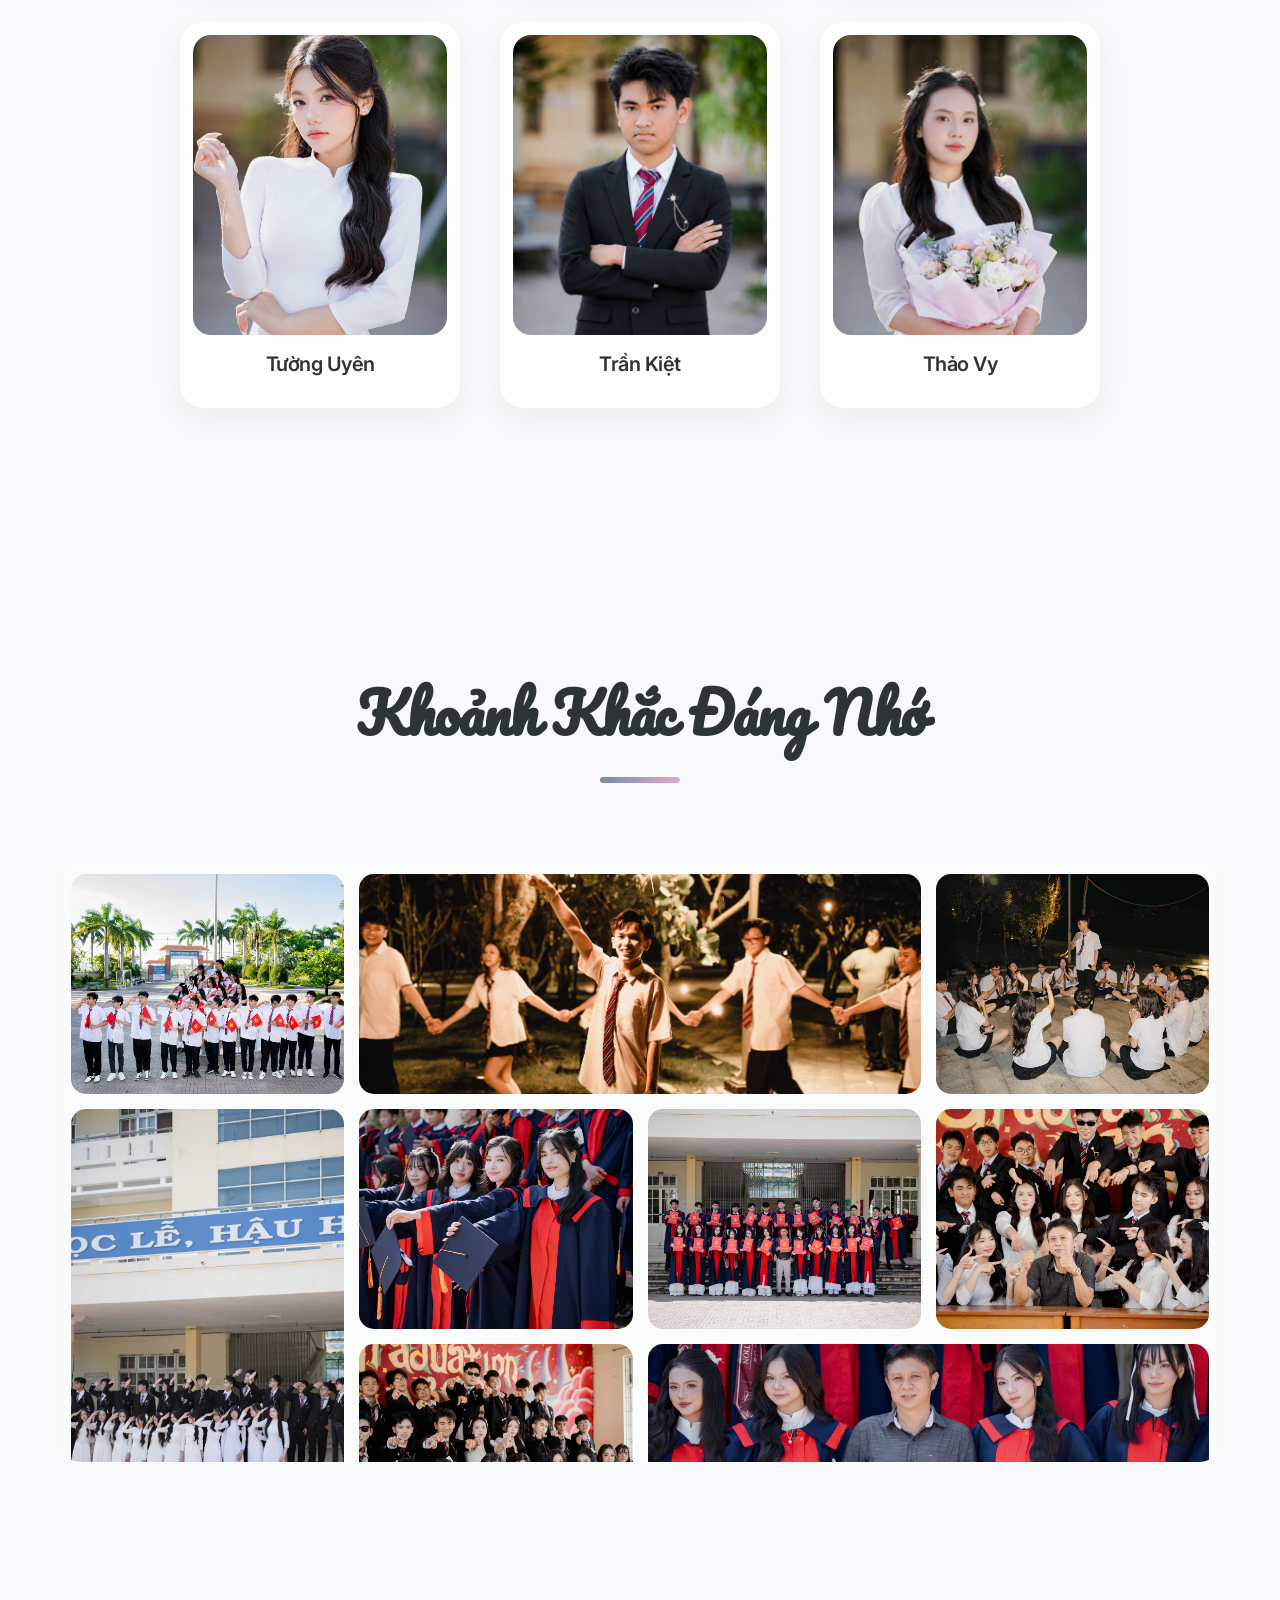
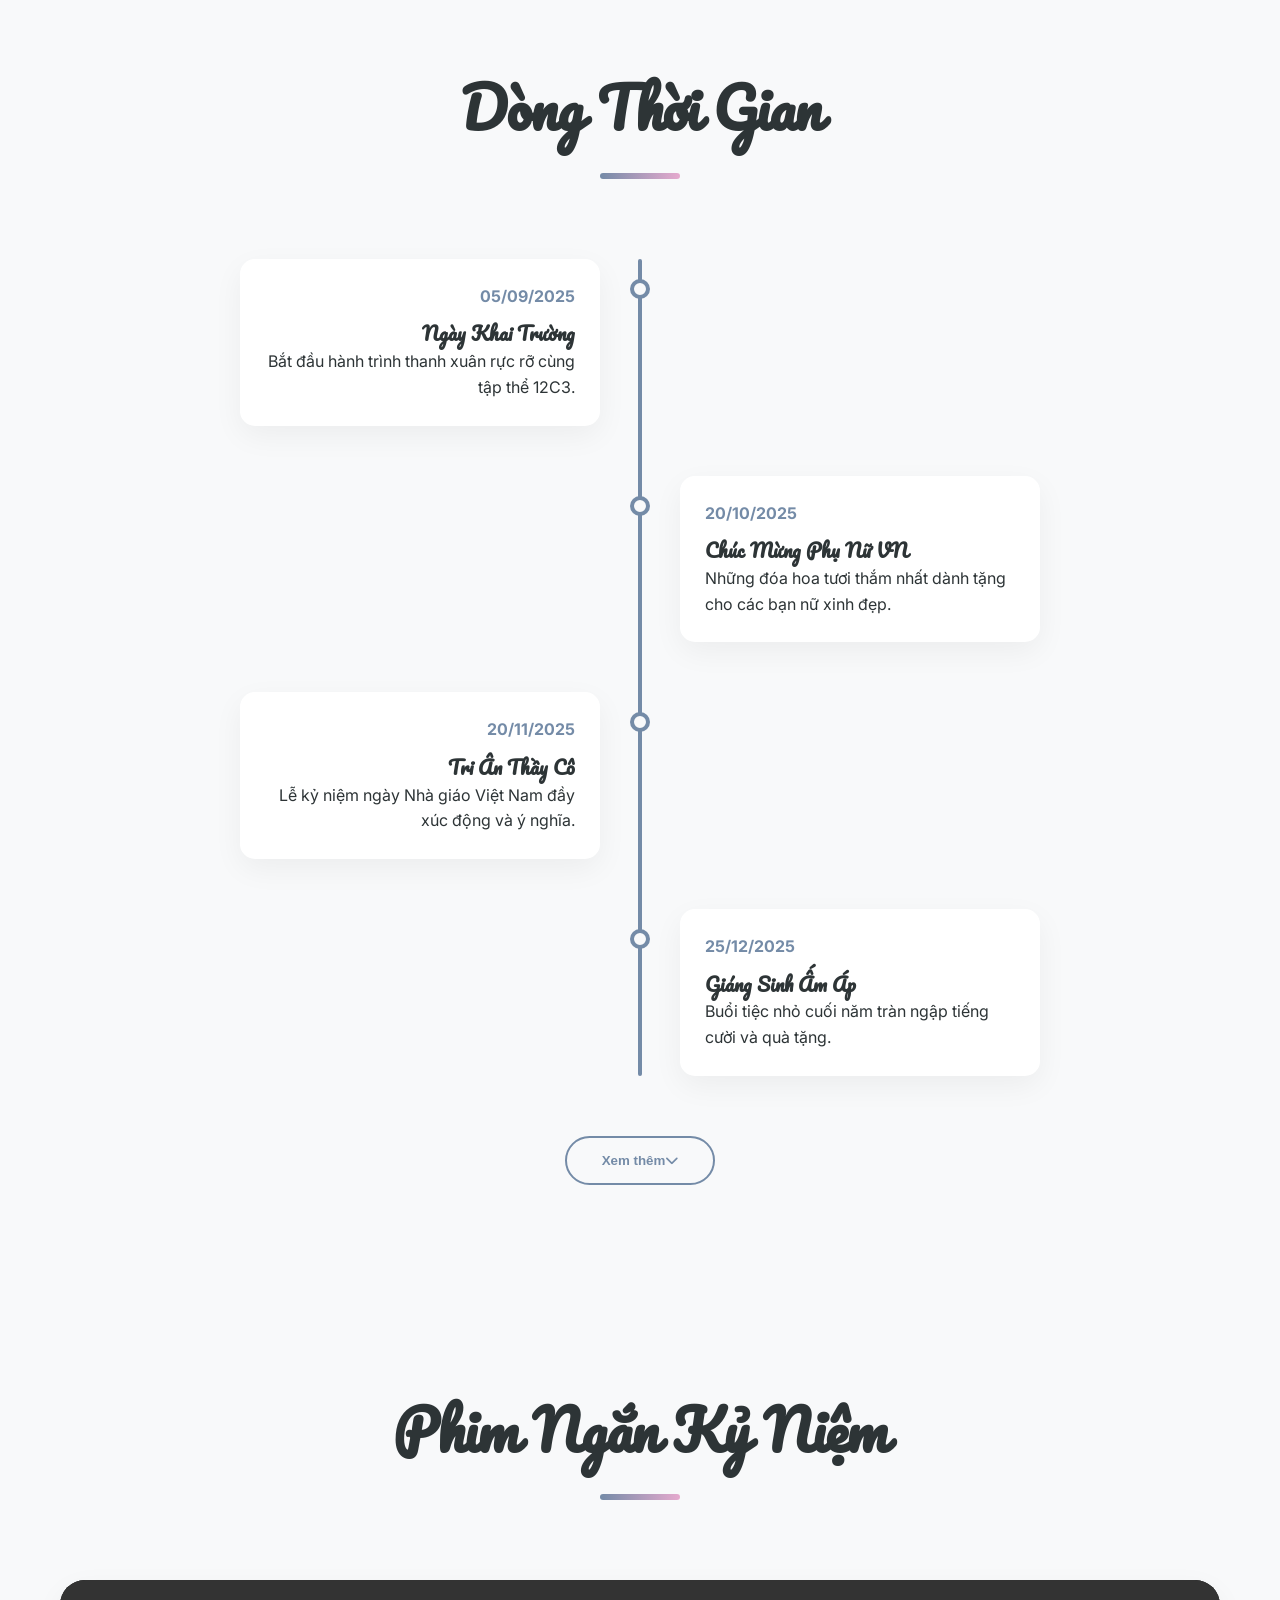
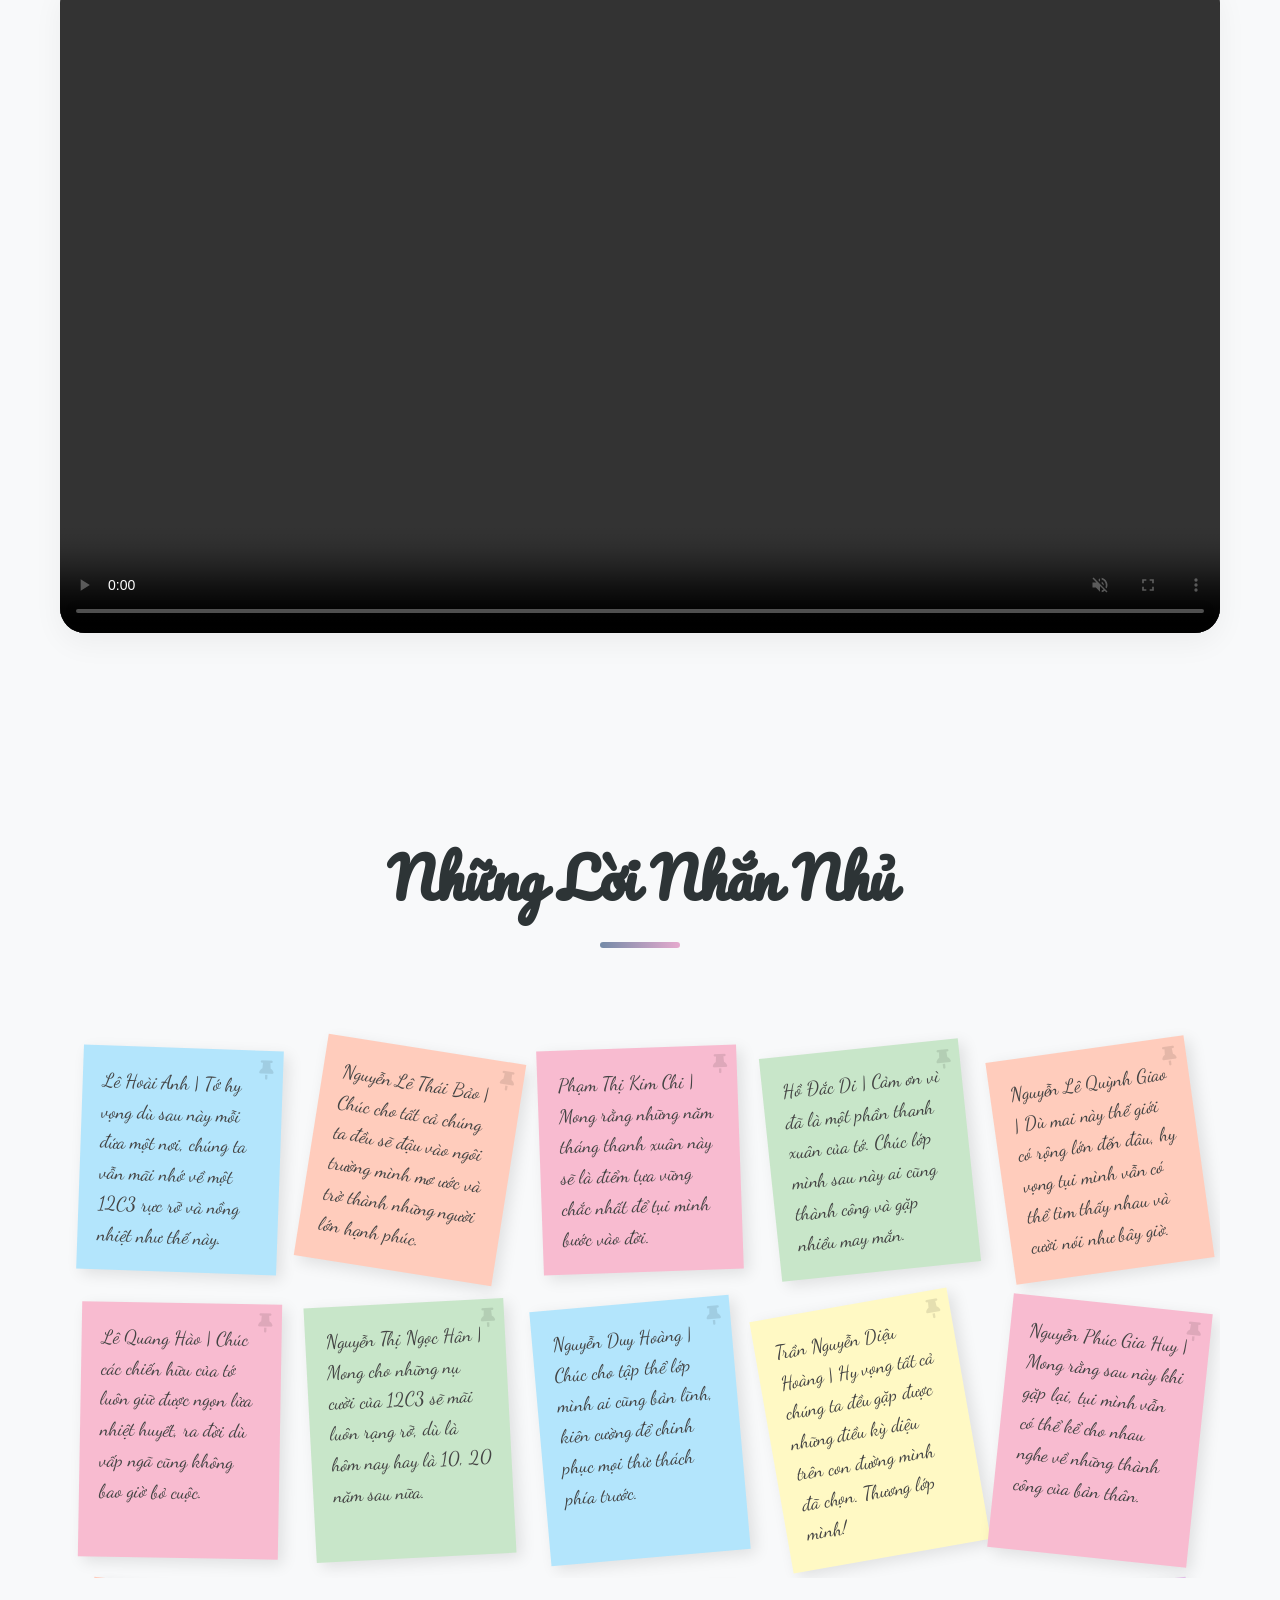
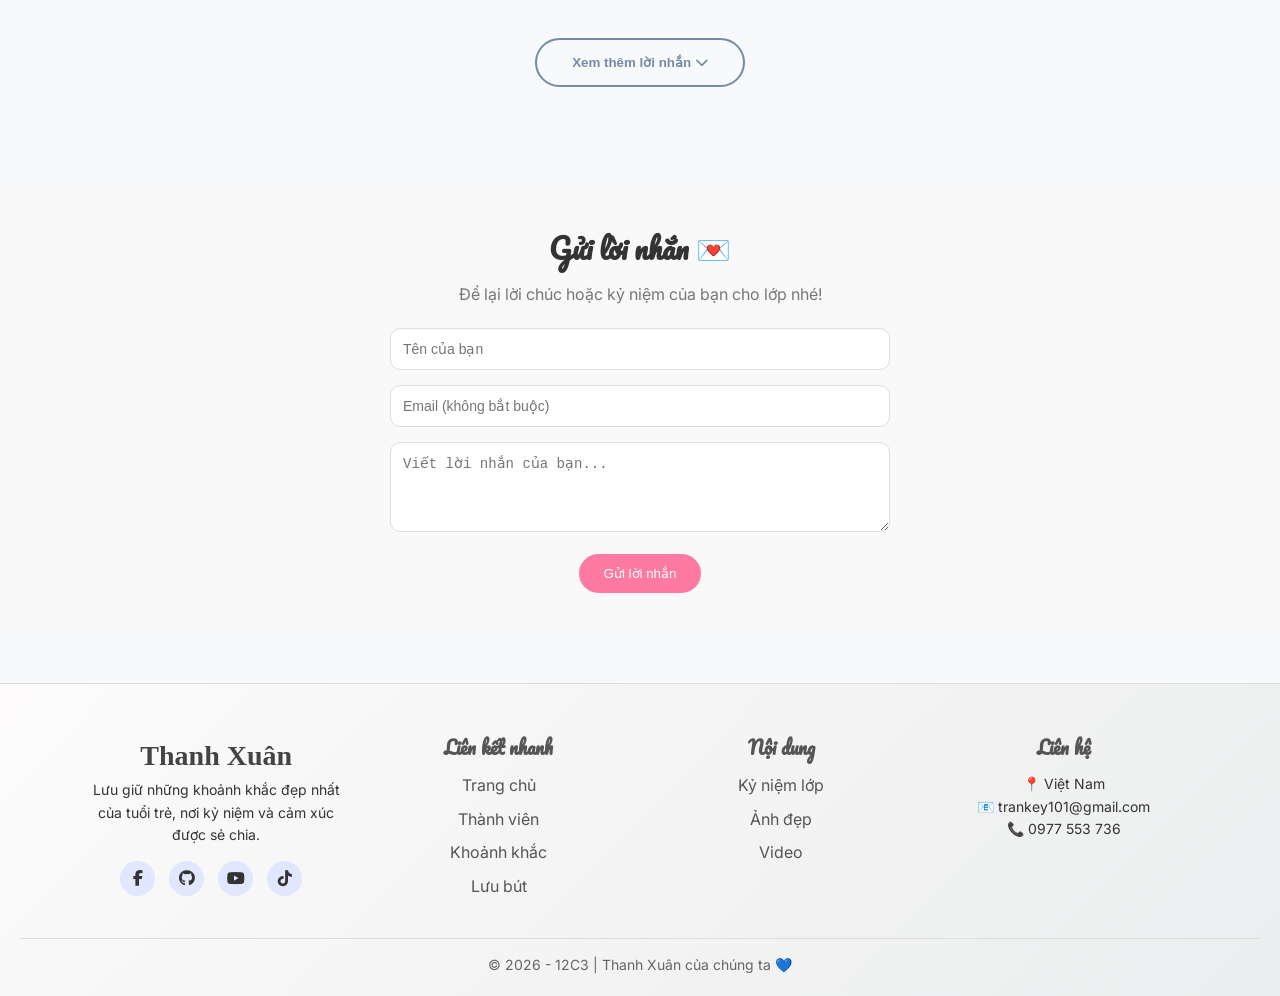
==== commit 92695270: "Đẩy đủ ảnh lên" ====
--- a/index.html
+++ b/index.html
@@ -248,7 +248,26 @@
             </div>
         </div>
     </div>
-
+    <section class="footer-form">
+        <h2>Gửi lời nhắn 💌</h2>
+        <p>Để lại lời chúc hoặc kỷ niệm của bạn cho lớp nhé!</p>
+        <form action="success.html" method="GET">
+        <form>
+            <div class="form-group">
+                <input type="text" placeholder="Tên của bạn" required>
+            </div>
+    
+            <div class="form-group">
+                <input type="email" placeholder="Email (không bắt buộc)">
+            </div>
+    
+            <div class="form-group">
+                <textarea rows="4" placeholder="Viết lời nhắn của bạn..." required></textarea>
+            </div>
+    
+            <button type="submit">Gửi lời nhắn</button>
+        </form>
+    </section>
     <footer class="footer">
         <div class="footer-container">
           
--- a/style.css
+++ b/style.css
@@ -1441,4 +1441,59 @@
     border-top: 1px solid #ddd;
     font-size: 14px;
     color: #666;
-  }+  }
+  .footer-form {
+    background: #f9f9f9;
+    padding: 40px 20px;
+    text-align: center;
+}
+
+.footer-form h2 {
+    font-size: 28px;
+    margin-bottom: 10px;
+    color: #333;
+}
+
+.footer-form p {
+    color: #777;
+    margin-bottom: 20px;
+}
+
+.footer-form form {
+    max-width: 500px;
+    margin: auto;
+}
+
+.form-group {
+    margin-bottom: 15px;
+}
+
+.footer-form input,
+.footer-form textarea {
+    width: 100%;
+    padding: 12px;
+    border-radius: 10px;
+    border: 1px solid #ddd;
+    font-size: 14px;
+    outline: none;
+    transition: 0.3s;
+}
+
+.footer-form input:focus,
+.footer-form textarea:focus {
+    border-color: #ff7aa2;
+}
+
+.footer-form button {
+    background: #ff7aa2;
+    color: white;
+    padding: 12px 25px;
+    border: none;
+    border-radius: 25px;
+    cursor: pointer;
+    transition: 0.3s;
+}
+
+.footer-form button:hover {
+    background: #ff4d85;
+}
